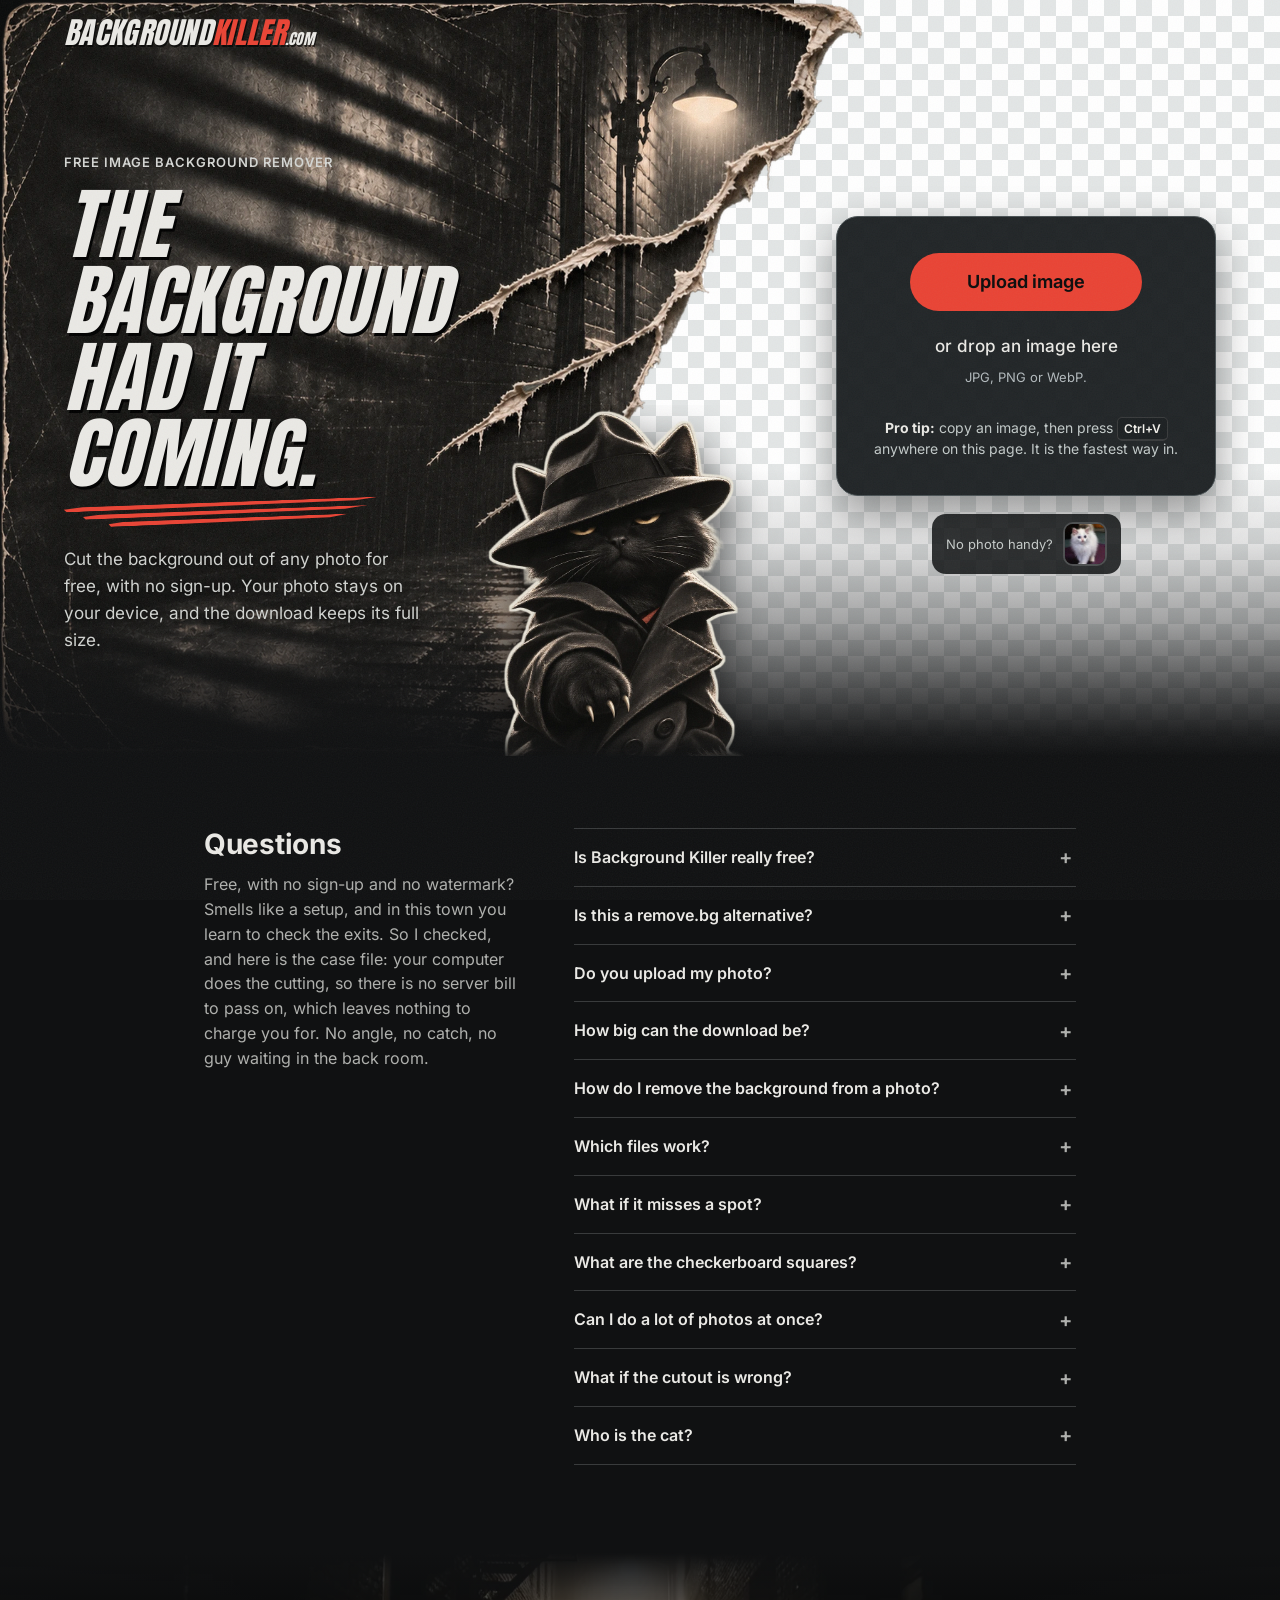
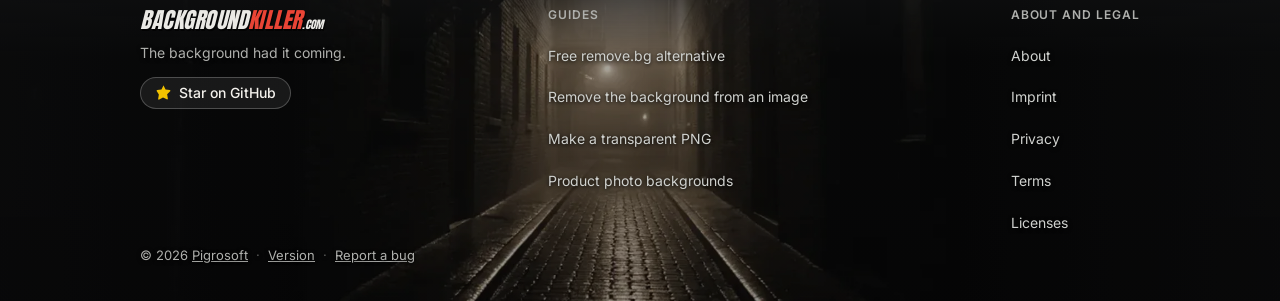
==== public/index.html @ 6dd82548 "1.0.15: clearer edit mode, save lockup under the photo, folded output panel, new headings Once a cut" ====
<!doctype html>
<html lang="en">
<head>
<meta charset="utf-8">
<meta name="viewport" content="width=device-width, initial-scale=1, viewport-fit=cover">
<title>Free Background Remover, Full Size | Background Killer</title>
<meta name="description" content="Free background remover and remove.bg alternative. Cut out any photo and download a full-size transparent PNG, with no sign-up. It runs in your browser, so your photo stays on your device.">
<meta name="theme-color" content="#101112">
<link rel="canonical" href="https://backgroundkiller.com/">
<meta property="og:site_name" content="Background Killer">
<link rel="icon" type="image/png" href="/favicon.png">
<link rel="apple-touch-icon" href="/apple-touch-icon.png">
<meta property="og:type" content="website">
<meta property="og:title" content="The background had it coming.">
<meta property="og:description" content="Free background remover. Full-size downloads, and your photo stays on your device.">
<meta property="og:url" content="https://backgroundkiller.com/">
<meta property="og:image" content="https://backgroundkiller.com/og.jpg">
<meta property="og:image:alt" content="A black cat in a trenchcoat and fedora in a rainy alley, next to the words The background had it coming.">
<meta name="twitter:card" content="summary_large_image">
<link rel="preload" href="fonts/anton-latin-400-normal.woff2" as="font" type="font/woff2" crossorigin>
<link rel="preload" href="assets/noir-open.webp" as="image" type="image/webp">
<link rel="stylesheet" href="styles.css">
<!-- jsonld:start -->
<script type="application/ld+json">{"@context": "https://schema.org", "@type": "WebApplication", "name": "Background Killer", "url": "https://backgroundkiller.com/", "description": "Free background remover that runs in your browser. Cut out the subject of a photo and download a full-size transparent PNG with no account and no upload.", "applicationCategory": "MultimediaApplication", "operatingSystem": "Any (modern web browser)", "browserRequirements": "Requires JavaScript and WebAssembly", "offers": {"@type": "Offer", "price": "0", "priceCurrency": "EUR"}, "creator": {"@type": "Organization", "name": "Pigrosoft", "url": "https://pigrosoft.com/"}}</script>
<script type="application/ld+json">{"@context": "https://schema.org", "@type": "FAQPage", "mainEntity": [{"@type": "Question", "name": "Is Background Killer really free?", "acceptedAnswer": {"@type": "Answer", "text": "Yes. There are no credits, accounts or watermarks, and you can cut out as many photos as you like."}}, {"@type": "Question", "name": "Is this a remove.bg alternative?", "acceptedAnswer": {"@type": "Answer", "text": "Yes. remove.bg has announced that its standalone website will close on 1 December 2026. Background Killer does the same basic job, and the free download is full size. Here is how they compare."}}, {"@type": "Question", "name": "Do you upload my photo?", "acceptedAnswer": {"@type": "Answer", "text": "No. The cutout model runs in your browser, on your own computer, and the page never sends your photo anywhere. The model is about 46 MB, so it downloads the first time you visit and is saved for next time. You can check this yourself: here is how."}}, {"@type": "Question", "name": "How big can the download be?", "acceptedAnswer": {"@type": "Answer", "text": "It matches your original photo, pixel for pixel. Nothing is scaled down. Very large photos use a lot of memory, so on an older phone a huge image may fail. If that happens, try a smaller version."}}, {"@type": "Question", "name": "How do I remove the background from a photo?", "acceptedAnswer": {"@type": "Answer", "text": "Click Upload image, or drop a photo on the page, and wait a moment for the cutout. Then press Download full size. For a white, black or colored background, open Clean getaway and pick one first. The full steps are here."}}, {"@type": "Question", "name": "Which files work?", "acceptedAnswer": {"@type": "Answer", "text": "JPG, PNG and WebP. HEIC photos work in browsers that can open them, such as Safari. Downloads are PNG or WebP, and both keep transparency."}}, {"@type": "Question", "name": "What if it misses a spot?", "acceptedAnswer": {"@type": "Answer", "text": "Open Sharpen the claws, choose Erase to brush away leftovers, or Restore to bring back anything it cut by mistake. Undo is right there."}}, {"@type": "Question", "name": "What are the checkerboard squares?", "acceptedAnswer": {"@type": "Answer", "text": "They show transparent areas in the preview. They are not part of the file you download."}}, {"@type": "Question", "name": "Can I do a lot of photos at once?", "acceptedAnswer": {"@type": "Answer", "text": "Yes. Drop in 20 or more at once, or add more while others are still cutting. The newest opens right away, the rest keep going in the background, and the little previews at the bottom jump between them. When they are done, Download all gives you one zip of full-size cutouts. This is handy for product photos."}}, {"@type": "Question", "name": "What if the cutout is wrong?", "acceptedAnswer": {"@type": "Answer", "text": "Open Smells fishy? and try another way. There are four: keep proportions, zoom in on the subject, double check, and boost contrast. Each runs the model differently, and you can switch back to the first try at any time. Then tidy anything left with Erase and Restore."}}, {"@type": "Question", "name": "Who is the cat?", "acceptedAnswer": {"@type": "Answer", "text": "That is Claw. He handles the backgrounds."}}]}</script>
<!-- jsonld:end -->
</head>
<body>
<div class="top">
<div class="noir-backdrop" aria-hidden="true"><img class="noir-scene" src="assets/noir-open.webp" alt="" width="1672" height="941" fetchpriority="high"></div>

<header class="site-header">
  <a class="logo" href="/" aria-label="Background Killer home">
    <span class="wordmark">Background<b>Killer</b><small>.com</small></span>
  </a>
</header>

  <section class="hero" aria-labelledby="headline">
    <img class="hero-cat" src="assets/claw-cut.webp" width="900" height="1073" alt="Claw, a black cat in a trenchcoat and fedora, stepping out of the photo with a die-cut sticker edge and raising a paw.">
    <div class="hero-copy">
      <p class="eyebrow">Free image background remover</p>
      <h1 id="headline"><span>The<br class="wide"> background</span><span>had it<br class="wide"> coming.</span></h1>
      <span class="scratches" aria-hidden="true"><i></i><i></i><i></i></span>
      <p class="lede">Cut the background out of any photo for free, with no sign-up. Your photo stays on your device, and the download keeps its full size.</p>
    </div>
    <div class="upload-column">
      <div class="upload-card" id="dropCard">
        <button class="btn btn-primary btn-lg" id="pickBtn" type="button">Upload image</button>
        <p class="drop">or drop an image here</p>
        <small>JPG, PNG or WebP.</small>
        <p class="protip"><b>Pro tip:</b> copy an image, then press <kbd class="pastekey">Ctrl+V</kbd> anywhere on this page. It is the fastest way in.</p>
      </div>
      <div class="sample-row samples" role="group" aria-label="Sample photos">
        <span>No photo handy?</span>
        <button class="sample" type="button" data-src="sample/ragdoll-kitten.jpg" data-name="ragdoll-kitten.jpg" aria-label="Try the photo of a ragdoll kitten"><img src="sample/thumb-ragdoll-kitten.jpg" alt="" width="44" height="44"></button>
</div>
    </div>
  </section>
</div>

<main>
  <section class="batch" id="batch" aria-label="Batch" hidden>
    <div class="batch-head">
      <div>
        <h2 id="batchTitle">Cutting out your photos</h2>
        <p id="batchSub">Warming up.</p>
      </div>
      <div class="batch-actions">
        <button class="btn btn-ghost" id="batchNotify" type="button" aria-pressed="false">Notify me when done</button>
        <button class="btn btn-ghost" id="batchAdd" type="button">Add more photos</button>
        <button class="btn btn-ghost" id="batchFolder" type="button">Save to a folder</button>
      </div>
    </div>
    <div class="bmeter" role="progressbar" aria-valuemin="0" aria-valuemax="100" id="bmeter"><i id="batchFill"></i></div>
    <p class="batch-line" id="batchLine" aria-live="off"></p>
    <div class="bgrid" id="batchGrid"></div>
    <div class="batch-zip"><button class="btn btn-primary" id="batchZip" type="button" disabled>Download all as .zip</button></div>
  </section>
  <section class="workspace" aria-label="Editor">
    <div class="app">
      <div class="mat" id="mat">
        <div class="mat-bar">
          <button class="backbtn" id="backBatch" type="button" hidden>&larr; All photos</button>
          <span class="mode" id="modeChip"><svg viewBox="0 0 24 24" width="14" height="14" aria-hidden="true"><path fill="currentColor" d="M3 17.25V21h3.75L17.8 9.94l-3.75-3.75L3 17.25zM20.7 7.04a1 1 0 0 0 0-1.41l-2.34-2.34a1 1 0 0 0-1.41 0l-1.83 1.83 3.75 3.75 1.83-1.83z"/></svg><span id="modeText">Cutting</span></span>
          <span class="file" id="fileName"></span>
          <span class="engine" id="engineChip" hidden><span class="bar"><b id="engineBar"></b></span><span id="engineText">Loading engine</span></span>
          <span class="dims" id="dims"></span>
        </div>
        <p class="editnote" id="editNote" hidden></p>
        <div class="stage" id="stage">
          <div id="exampleView" hidden></div>
          <div class="piece onmat" id="piece" hidden>
            <div class="ruler" id="ruler" aria-hidden="true"></div>
            <canvas id="view" aria-label="Cutout preview"></canvas>
            <canvas id="orig" class="orig" aria-hidden="true"></canvas>
            <div class="divider" id="divider" aria-hidden="true" hidden></div>
            <div class="brush-ring" id="ring" aria-hidden="true" hidden></div>
          </div>
          <div class="compare" id="compare" hidden>
            <span>Cutout</span>
            <input type="range" id="reveal" min="0" max="100" value="0" aria-label="Drag to compare with the original photo">
            <span>Original</span>
          </div>
          <div class="busy" id="busy" hidden role="status">
            <div class="busy-card">
              <span id="busyText">Getting ready…</span>
              <div class="meter" id="meter"><i id="meterFill"></i></div>
              <span class="hint" id="busySub"></span>
            </div>
          </div>
        </div>
        <div class="lockup" id="lockup" role="group" aria-label="Save this cutout or add another photo">
          <button class="btn btn-primary btn-lg btn-stack lock-main" id="saveOne" type="button" disabled>Download full size</button>
          <button class="btn btn-ghost btn-lg lock-copy" id="copyOne" type="button" disabled>Copy image</button>
          <button class="btn btn-ghost lock-add" id="pickBtn2" type="button"><span aria-hidden="true">+</span> Add image</button>
          <p class="lock-note" id="outSize">Same pixels as your original. Nothing is scaled down.</p>
        </div>
        <input type="file" id="fileInput" accept="image/*" multiple class="sr">
      </div>

      <aside class="rail">
        <div class="panel" id="methodPanel">
          <div class="panel-head"><h2>Smells fishy?</h2><p class="panel-sub">Not happy with the cut? Try another way.</p></div>
          <div class="methods" role="group" aria-label="Cutout method">
            <button class="method" type="button" data-method="standard" aria-pressed="true" disabled><b>Standard</b><span>The first try</span></button>
            <button class="method" type="button" data-method="keep" aria-pressed="false" disabled><b>Keep proportions</b><span>For very wide or tall photos</span></button>
            <button class="method" type="button" data-method="zoom" aria-pressed="false" disabled><b>Zoom in on the subject</b><span>For small subjects and fine detail</span></button>
            <button class="method" type="button" data-method="flip" aria-pressed="false" disabled><b>Double check</b><span>Runs twice for steadier edges</span></button>
            <button class="method" type="button" data-method="contrast" aria-pressed="false" disabled><b>Boost contrast</b><span>For dark, flat or washed-out photos</span></button>
          </div>
        </div>
        <div class="panel" id="fixPanel">
          <div class="panel-head"><h2>Sharpen the claws</h2><p class="panel-sub">Brush away leftovers, or bring back what it cut by mistake.</p></div>
          <div class="field">
            <div class="seg" style="--n:3" role="radiogroup" aria-label="Brush">
              <input type="radio" name="tool" id="toolOff" value="none" checked disabled><label for="toolOff">Off</label>
              <input type="radio" name="tool" id="toolErase" value="erase" disabled><label for="toolErase">Erase</label>
              <input type="radio" name="tool" id="toolRestore" value="restore" disabled><label for="toolRestore">Restore</label>
            </div>
          </div>
          <div class="field">
            <span class="label">Brush size <output id="brushOut">40 px</output></span>
            <input type="range" id="brush" min="6" max="160" value="40" aria-label="Brush size" disabled>
          </div>
          <div class="row3">
            <button class="btn btn-ghost" id="undoBtn" type="button" disabled>Undo</button>
            <button class="btn btn-ghost" id="redoBtn" type="button" disabled>Redo</button>
            <button class="btn btn-ghost" id="resetBtn" type="button" disabled>Reset</button>
          </div>
          <p class="fix-hint" id="fixHint">Available once a cutout is ready.</p>
        </div>
        <details class="panel fold" id="outPanel">
          <summary><h2>Clean getaway</h2><p class="panel-sub">Background, edges, trim and format.</p></summary>
          <div class="fold-body">
          <div class="field">
            <span class="label">Preview on</span>
            <div class="seg" style="--n:2" role="radiogroup" aria-label="Preview backdrop">
              <input type="radio" name="backdrop" id="bdMat" value="mat"><label for="bdMat">Dark</label>
              <input type="radio" name="backdrop" id="bdChecker" value="checker" checked><label for="bdChecker">Checkerboard</label>
            </div>
          </div>
          <div class="field">
            <span class="label">Background</span>
            <div class="swatches" role="group" aria-label="Background fill">
              <button class="sw sw-none" type="button" data-bg="none" aria-pressed="true" title="Transparent"><span class="sr">Transparent</span></button>
              <button class="sw" type="button" data-bg="#ffffff" style="background:#ffffff" aria-pressed="false" title="White"><span class="sr">White</span></button>
              <button class="sw" type="button" data-bg="#000000" style="background:#000000" aria-pressed="false" title="Black"><span class="sr">Black</span></button>
              <button class="sw" type="button" data-bg="#e94435" style="background:#e94435" aria-pressed="false" title="Red"><span class="sr">Red</span></button>
              <label class="sw sw-color" title="Pick a color" id="customSw" aria-pressed="false"><span class="sr">Custom color</span><input type="color" id="bgColor" value="#e85d75"></label>
            </div>
          </div>
          <div class="field">
            <label class="check"><input type="checkbox" id="refine" checked> Refine and clean edges</label>
            <span class="label">Edges <output id="edgeOut">Natural</output></span>
            <input type="range" id="edge" min="0" max="100" value="45" aria-label="Edge softness">
          </div>
          <div class="field">
            <label class="check"><input type="checkbox" id="trim" checked> Trim to the subject</label>
            <span class="label">Margin <output id="padOut">2%</output></span>
            <input type="range" id="pad" min="0" max="20" value="2" aria-label="Margin around the subject">
          </div>
          <div class="field">
            <span class="label">Format</span>
            <div class="seg" style="--n:2" role="radiogroup" aria-label="File format">
              <input type="radio" name="fmt" id="fmtPng" value="png" checked><label for="fmtPng">PNG</label>
              <input type="radio" name="fmt" id="fmtWebp" value="webp"><label for="fmtWebp">WebP</label>
            </div>
          </div>
          </div>
        </details>
      </aside>
    </div>

    <div class="tray-wrap">
      <div class="tray-head"><h2>The usual suspects</h2><span id="trayCount">0 images</span><button class="btn btn-primary btn-sm" id="saveAll" type="button" disabled>Download all as .zip</button></div>
      <div class="tray" id="tray"></div>
    </div>
  </section>

  <section class="info" id="faq" aria-labelledby="faq-title">
    <div class="info-inner">
      <div>
        <h2 id="faq-title">Questions</h2>
        <p>Free, with no sign-up and no watermark? Smells like a setup, and in this town you learn to check the exits. So I checked, and here is the case file: your computer does the cutting, so there is no server bill to pass on, which leaves nothing to charge you for. No angle, no catch, no guy waiting in the back room.</p>
      </div>
      <div class="faq-list">
        <!-- faq:start -->
<details><summary>Is Background Killer really free?</summary><p>Yes. There are no credits, accounts or watermarks, and you can cut out as many photos as you like.</p></details>
<details><summary>Is this a remove.bg alternative?</summary><p>Yes. remove.bg has announced that its standalone website will close on 1 December 2026. Background Killer does the same basic job, and the free download is full size. <a href="/remove-bg-alternative">Here is how they compare</a>.</p></details>
<details><summary>Do you upload my photo?</summary><p>No. The cutout model runs in your browser, on your own computer, and the page never sends your photo anywhere. The model is about 46 MB, so it downloads the first time you visit and is saved for next time. You can check this yourself: <a href="/privacy#check">here is how</a>.</p></details>
<details><summary>How big can the download be?</summary><p>It matches your original photo, pixel for pixel. Nothing is scaled down. Very large photos use a lot of memory, so on an older phone a huge image may fail. If that happens, try a smaller version.</p></details>
<details><summary>How do I remove the background from a photo?</summary><p>Click Upload image, or drop a photo on the page, and wait a moment for the cutout. Then press Download full size. For a white, black or colored background, open Clean getaway and pick one first. <a href="/remove-background-from-image">The full steps are here</a>.</p></details>
<details><summary>Which files work?</summary><p>JPG, PNG and WebP. HEIC photos work in browsers that can open them, such as Safari. Downloads are PNG or WebP, and both keep transparency.</p></details>
<details><summary>What if it misses a spot?</summary><p>Open Sharpen the claws, choose Erase to brush away leftovers, or Restore to bring back anything it cut by mistake. Undo is right there.</p></details>
<details><summary>What are the checkerboard squares?</summary><p>They show transparent areas in the preview. They are not part of the file you download.</p></details>
<details><summary>Can I do a lot of photos at once?</summary><p>Yes. Drop in 20 or more at once, or add more while others are still cutting. The newest opens right away, the rest keep going in the background, and the little previews at the bottom jump between them. When they are done, Download all gives you one zip of full-size cutouts. This is handy for <a href="/product-photo-background-remover">product photos</a>.</p></details>
<details><summary>What if the cutout is wrong?</summary><p>Open Smells fishy? and try another way. There are four: keep proportions, zoom in on the subject, double check, and boost contrast. Each runs the model differently, and you can switch back to the first try at any time. Then tidy anything left with Erase and Restore.</p></details>
<details><summary>Who is the cat?</summary><p>That is Claw. He handles the backgrounds.</p></details>
        <!-- faq:end -->
      </div>
    </div>
  </section>
</main>

<footer class="site-footer">
  <div class="footer-brand">
    <a class="wordmark" href="/" aria-label="Background Killer home">Background<b>Killer</b><small>.com</small></a>
    <p class="tagline">The background had it coming.</p>
    <a class="star-btn" href="https://github.com/PigroSoft/BackgroundKiller.com" target="_blank" rel="noopener"><svg viewBox="0 0 16 16" width="16" height="16" aria-hidden="true"><path fill="currentColor" d="M8 .25a.75.75 0 0 1 .67.42l1.88 3.8 4.2.61a.75.75 0 0 1 .42 1.28l-3.04 2.96.72 4.18a.75.75 0 0 1-1.09.79L8 12.55l-3.76 1.98a.75.75 0 0 1-1.09-.79l.72-4.18L1.83 6.36a.75.75 0 0 1 .42-1.28l4.2-.61 1.88-3.8A.75.75 0 0 1 8 .25Z"/></svg><span>Star on GitHub</span></a>
  </div>
  <nav class="footer-col" aria-label="Guides"><h2>Guides</h2><a href="/remove-bg-alternative">Free remove.bg alternative</a><a href="/remove-background-from-image">Remove the background from an image</a><a href="/make-png-transparent">Make a transparent PNG</a><a href="/product-photo-background-remover">Product photo backgrounds</a></nav>
  <nav class="footer-col" aria-label="About and legal"><h2>About and legal</h2><a href="/about">About</a><a href="/imprint">Imprint</a><a href="/privacy">Privacy</a><a href="/terms">Terms</a><a href="/licenses">Licenses</a></nav>
  <p class="copy">&copy; 2026 <a href="https://pigrosoft.com/">Pigrosoft</a> <span class="sep">&middot;</span> <a id="bkVersion" href="/CHANGELOG.txt">Version</a> <span class="sep">&middot;</span> <a href="https://pigrosoft.com/bug-report?site=BackgroundKiller" referrerpolicy="unsafe-url" target="_blank" rel="noopener">Report a bug</a></p>
  <script src="/version.js"></script>
  <script src="https://stats.pigrosoft.com/c.js" defer></script>
</footer>

<div class="actionbar" id="actionbar" hidden>
  <button class="btn btn-primary btn-stack" id="saveOneM" type="button" disabled>Download</button>
  <button class="btn btn-ghost" id="copyOneM" type="button" disabled>Copy image</button>
</div>
<div class="toast" id="toast" role="status" aria-live="polite" hidden></div>
<noscript><p style="padding:16px;text-align:center">Background Killer needs JavaScript to cut out images in your browser.</p></noscript>

<script>if(/Mac|iPhone|iPad/.test(navigator.platform||navigator.userAgent)){document.querySelectorAll(".pastekey").forEach(function(k){k.textContent="\u2318V"})}</script>
<script src="jszip.min.js"></script>
<script src="matte.js"></script>
<script src="app.js"></script>
</body>
</html>
---- public/styles.css ----
/* Background Killer. Noir hero on top, a plain dark workspace once an image is added. */
@font-face { font-family: "Anton"; src: url("fonts/anton-latin-400-normal.woff2") format("woff2"); font-weight: 400; font-style: normal; font-display: swap; }
@font-face { font-family: "Inter"; src: url("fonts/inter-latin-wght-normal.woff2") format("woff2"); font-weight: 100 900; font-style: normal; font-display: swap; }

:root {
  --ink: #101112;
  --surface: #191b1c;
  --panel: #1c2022;
  --line: #393b3c;
  --line-strong: #62686a;
  --text: #eae9e5;
  --muted: #afb0ad;
  --red: #e94435;
  --red-hover: #fa685a;
  --focus: #ef685b;
  --ok: #4cc27f;
  --err: #f07563;
  --checker-a: #2b3234;
  --checker-b: #3b4345;
  --display: "Anton", Impact, "Arial Narrow", sans-serif;
  --body: "Inter", system-ui, -apple-system, "Segoe UI", Arial, sans-serif;
  color-scheme: dark;
}

* { box-sizing: border-box; }
html { scroll-behavior: smooth; }
body {
  margin: 0; background: var(--ink); color: var(--text);
  font: 16px/1.55 var(--body);
  -webkit-font-smoothing: antialiased;
}
button, input, select { font: inherit; color: inherit; }
button { cursor: pointer; }
a { color: inherit; }
:focus-visible { outline: 2px solid var(--focus); outline-offset: 2px; }
.sr { position: absolute; width: 1px; height: 1px; overflow: hidden; clip: rect(0 0 0 0); white-space: nowrap; }
[hidden] { display: none !important; }

/* Faint film grain over everything. */
body::after {
  content: ""; position: fixed; inset: 0; z-index: 50; pointer-events: none; opacity: .045;
  background-image: url("data:image/svg+xml,%3Csvg xmlns='http://www.w3.org/2000/svg' width='180' height='180'%3E%3Cfilter id='n'%3E%3CfeTurbulence type='fractalNoise' baseFrequency='.8' numOctaves='3' stitchTiles='stitch'/%3E%3C/filter%3E%3Cpath fill='%23fff' filter='url(%23n)' d='M0 0h180v180H0z'/%3E%3C/svg%3E");
}

/* One photograph behind the header and hero. Its torn right side is real alpha, so the checkerboard shows through. */
.noir-backdrop {
  position: absolute; inset: 0; z-index: 0; overflow: hidden; pointer-events: none;
  background-color: #ffffff;
  /* Black behind the left part of the photo, so its ragged edges at the top and left never show the checkerboard. */
  background-image: linear-gradient(to right, #0b0c0c 0 62%, transparent 62%), linear-gradient(to right, #0b0c0c 0 46%, transparent 46%), conic-gradient(#e3e6e6 25%, transparent 0 50%, #e3e6e6 0 75%, transparent 0);
  background-size: 100% 36px, 100% 100%, 32px 32px;
  background-repeat: no-repeat, no-repeat, repeat;
}
.noir-scene { position: absolute; inset: 0; width: 100%; height: 100%; object-fit: fill; display: block; }
.noir-backdrop::after { content: ""; position: absolute; inset: 0; background: linear-gradient(to bottom, transparent 62%, rgba(16,17,18,.12) 72%, rgba(16,17,18,.38) 82%, rgba(16,17,18,.72) 91%, rgba(16,17,18,.94) 97%, #101112 100%); }

/* Header */
.top { position: relative; }
.site-header, .hero, main, .site-footer { position: relative; z-index: 1; }
.site-header { display: flex; align-items: center; justify-content: space-between; gap: 16px; padding: 18px max(5%, calc((100vw - 1200px) / 2)); }
.logo { display: inline-flex; align-items: center; gap: 12px; text-decoration: none; }
.wordmark { font: 400 30px/1 var(--display); font-style: italic; text-transform: uppercase; letter-spacing: .01em; text-shadow: 1px 2px 0 #000a; white-space: nowrap; }
.wordmark b { font-weight: 400; color: var(--red); }
.wordmark small { font-size: .5em; letter-spacing: .02em; }
.site-header nav a { font-size: 14px; text-decoration: none; padding: 10px 4px; }
.site-header nav a:hover { color: #fff; text-decoration: underline; text-underline-offset: 4px; }

/* Hero */
.hero {
  display: grid; grid-template-columns: minmax(0, 1fr) clamp(280px, 25vw, 360px) minmax(0, 380px); column-gap: clamp(28px, 3.6vw, 56px); align-items: stretch; position: relative;
  min-height: 690px; padding: 24px max(5%, calc((100vw - 1280px) / 2)) 0;
}
.hero-copy { grid-column: 1; grid-row: 1; position: relative; z-index: 2; display: flex; align-self: center; flex-direction: column; align-items: flex-start; min-width: 0; padding-bottom: 40px; }
.eyebrow { margin: 0 0 14px; font-size: 13px; font-weight: 600; letter-spacing: .08em; text-transform: uppercase; color: #d4d6d3; }
.hero h1 {
  margin: 0; font: 400 clamp(40px, 6.1vw, 92px)/.98 var(--display); font-style: italic; text-transform: uppercase;
  letter-spacing: .01em; text-shadow: 2px 3px 0 #000;
}
.hero h1 span { display: block; white-space: nowrap; }
.scratches { display: block; position: relative; width: 88%; height: 24px; margin: 10px 0 0; transform: rotate(-2deg); }
.scratches i { position: absolute; display: block; height: 5px; background: var(--red); clip-path: polygon(0 45%, 6% 10%, 100% 0, 92% 60%, 1% 100%); }
.scratches i:nth-child(1) { top: 0; left: 0; right: 0; }
.scratches i:nth-child(2) { top: 8px; left: 6%; right: 4%; }
.scratches i:nth-child(3) { top: 16px; left: 14%; right: 10%; }
.lede { margin: 20px 0 0; max-width: 400px; font-size: 17px; line-height: 1.6; color: #d0d2cf; text-shadow: 0 1px 6px #000a; }
.hero-cat {
  position: relative; z-index: 1; grid-column: 2; grid-row: 1; align-self: end; justify-self: center;
  width: 100%; height: auto; display: block; pointer-events: none;
  filter: drop-shadow(0 18px 22px #000a);
  -webkit-mask-image: linear-gradient(to bottom, #000 78%, transparent 99%); mask-image: linear-gradient(to bottom, #000 78%, transparent 99%);
}

.upload-column { grid-column: 3; grid-row: 1; position: relative; z-index: 2; align-self: center; width: 100%; max-width: 380px; justify-self: end; margin-bottom: 56px; }
.upload-card {
  display: flex; flex-direction: column; align-items: center; justify-content: center; text-align: center; gap: 8px;
  min-height: 280px; padding: 32px 24px; border-radius: 22px; background: #191e20f5; border: 1px solid #4b5356; box-shadow: 0 16px 42px #0006;
}
body.dragging .upload-card { background: #293338; border-color: #f17b6f; outline: 3px dashed #f17b6f; outline-offset: 6px; }
.upload-card .drop { margin: 14px 0 0; font-size: 17px; font-weight: 500; }
.upload-card small { color: #b3babd; font-size: 13px; }
.sample-row { width: fit-content; margin-left: auto; margin-right: auto; padding: 8px 14px; border-radius: 14px; background: #101213d9; display: flex; align-items: center; justify-content: center; flex-wrap: wrap; gap: 10px; margin-top: 18px; font-size: 13px; color: #c6cbc9; }
.sample { width: 44px; height: 44px; padding: 0; border-radius: 10px; border: 2px solid #ffffff3a; background: var(--surface); overflow: hidden; }
.sample:hover { border-color: var(--red); }
.sample img { display: block; width: 100%; height: 100%; object-fit: cover; }

/* Buttons are pills. */
.btn { display: inline-flex; align-items: center; justify-content: center; gap: 8px; min-height: 44px; padding: 10px 22px; border: 1px solid transparent; border-radius: 999px; font-weight: 650; font-size: 15px; transition: background .15s, transform .08s; }
.btn:active { transform: translateY(1px); }
.btn:disabled { opacity: .45; cursor: not-allowed; }
.btn-primary { background: var(--red); color: #0d0d0d; }
.btn-primary:hover:not(:disabled) { background: var(--red-hover); }
.btn-ghost { background: transparent; border-color: var(--line-strong); color: var(--text); }
.btn-ghost:hover:not(:disabled) { background: #2a2e30; }
.btn-lg { min-height: 56px; padding: 14px 32px; font-size: 18px; min-width: 232px; }
.btn-block { width: 100%; }
.btn-stack { flex-direction: column; gap: 0; }
.btn small { display: block; font-size: 12px; font-weight: 500; opacity: .75; }

/* Below the hero */
.info { background: var(--ink); }
.info-inner { max-width: 1000px; margin: 0 auto; padding: 72px 5% 24px; display: grid; grid-template-columns: 1fr 1.6fr; gap: 56px; }
.info h2 { margin: 0 0 12px; font-size: 28px; line-height: 1.15; font-weight: 700; letter-spacing: -.01em; }
.info p { margin: 0 0 12px; color: var(--muted); }
.faq-list { border-top: 1px solid var(--line); }
.faq-list details { border-bottom: 1px solid var(--line); }
.faq-list summary { list-style: none; cursor: pointer; padding: 16px 32px 16px 0; font-weight: 600; position: relative; }
.faq-list summary::-webkit-details-marker { display: none; }
.faq-list summary::after { content: "+"; position: absolute; right: 4px; top: 50%; transform: translateY(-50%); font-size: 20px; color: var(--muted); }
.faq-list details[open] summary::after { content: "\2212"; }
.faq-list details p { margin: 0 0 16px; max-width: 60ch; }

.site-footer { border-top: 1px solid var(--line); margin-top: 48px; padding: 28px max(5%, calc((100vw - 1000px) / 2)); display: flex; flex-wrap: wrap; align-items: baseline; justify-content: space-between; gap: 12px 32px; background: var(--ink); }
.site-footer .wordmark { font-size: 22px; text-decoration: none; }
.site-footer p { margin: 0; color: var(--muted); font-size: 14px; }
.site-footer nav { display: flex; gap: 20px; font-size: 14px; }
.credits { flex-basis: 100%; font-size: 12px; color: #8d8f8c; }

/* Workspace: shown once an image is added. */
.workspace { display: none; max-width: 1180px; margin: 0 auto; padding: 8px 5% 40px; }
body.working .workspace { display: grid; gap: 20px; }
body.working .noir-backdrop, body.working .hero, body.working .info { display: none; }
body.working .top { background: var(--ink); }
body.working .site-header { border-bottom: 1px solid var(--line); }
.ad { display: none; place-items: center; border: 1px dashed var(--line); border-radius: 12px; color: var(--muted); font-size: 12px; text-align: center; background: var(--surface); }
body.ads-on .ad { display: grid; }
.ad-leader { min-height: 90px; }
.ad-rect { min-height: 250px; }

.app { display: grid; grid-template-columns: minmax(0, 1fr) 300px; gap: 20px; align-items: start; }
@media (max-width: 880px) { .app { grid-template-columns: minmax(0, 1fr); } }

.mat { position: relative; min-width: 0; border-radius: 16px; overflow: hidden; background: var(--panel); border: 1px solid var(--line); min-height: 460px; display: grid; grid-template-rows: auto 1fr auto; }
.mat-bar { display: flex; justify-content: space-between; align-items: center; gap: 12px; flex-wrap: wrap; padding: 10px 16px; font-size: 13px; background: var(--surface); border-bottom: 1px solid var(--line); }
.mat-bar .file { flex: 1 1 140px; min-width: 0; overflow: hidden; text-overflow: ellipsis; white-space: nowrap; }
.mat-bar .dims { color: var(--muted); white-space: nowrap; font-variant-numeric: tabular-nums; }
.stage { position: relative; display: grid; place-items: center; align-content: center; padding: 28px 20px 24px; min-height: 360px; }
.stage.drag { outline: 3px dashed var(--red); outline-offset: -12px; }
#exampleView, .ruler { display: none !important; }
.piece { position: relative; max-width: 100%; }
.piece canvas { display: block; max-width: 100%; max-height: 62vh; width: auto; height: auto; border-radius: 2px; }
.piece.checker canvas { background-color: var(--checker-a); background-image: conic-gradient(var(--checker-b) 25%, transparent 0 50%, var(--checker-b) 0 75%, transparent 0); background-size: 18px 18px; }
.piece.onmat canvas { filter: drop-shadow(0 10px 14px rgba(0, 0, 0, .5)); }
.piece canvas.orig { position: absolute; inset: 0; width: 100%; height: 100%; max-height: none; pointer-events: none; clip-path: inset(0 calc(100% - var(--rv, 0%)) 0 0); filter: none; }
.piece.onmat canvas.orig { filter: none; }
.divider { position: absolute; top: 0; bottom: 0; left: var(--rv, 0%); width: 2px; margin-left: -1px; background: var(--red); pointer-events: none; }
.brush-ring { position: absolute; border-radius: 50%; border: 2px solid #fff; box-shadow: 0 0 0 1px rgba(0, 0, 0, .6), inset 0 0 0 1px rgba(0, 0, 0, .45); transform: translate(-50%, -50%); pointer-events: none; z-index: 3; }
.piece.painting canvas#view { cursor: none; touch-action: none; }
.compare { display: flex; align-items: center; gap: 10px; width: min(440px, 100%); margin-top: 16px; font-size: 12px; color: var(--muted); }
.compare input[type="range"] { flex: 1; min-width: 0; }

.busy { position: absolute; inset: 0; display: grid; place-items: center; background: rgba(16, 17, 18, .7); backdrop-filter: blur(2px); }
.busy-card { display: grid; gap: 10px; width: min(320px, 85%); text-align: center; font-size: 14px; }
.meter { height: 6px; border-radius: 999px; background: #ffffff26; overflow: hidden; }
.meter i { display: block; height: 100%; width: 0; background: var(--red); transition: width .2s; }
.meter.indeterminate i { width: 35%; animation: slide 1.2s ease-in-out infinite; }
@keyframes slide { from { transform: translateX(-100%); } to { transform: translateX(290%); } }
.hint { font-size: 13px; color: var(--muted); text-align: center; }

.engine { display: inline-flex; align-items: center; gap: 8px; color: var(--muted); white-space: nowrap; font-size: 12px; }
.engine .bar { width: 72px; height: 4px; border-radius: 999px; background: #ffffff26; overflow: hidden; }
.engine .bar b { display: block; height: 100%; width: 0; background: var(--red); transition: width .2s; }
.engine.indet .bar b { width: 35%; animation: slide 1.2s ease-in-out infinite; }

.mat-foot { display: flex; flex-wrap: wrap; gap: 12px; align-items: center; justify-content: center; padding: 0 16px 18px; }
.mat-foot .samples { display: flex; flex-wrap: wrap; align-items: center; justify-content: center; gap: 8px; }

/* Tool rail */
.rail { display: grid; gap: 16px; }
.panel { background: var(--panel); border: 1px solid var(--line); border-radius: 16px; padding: 18px; display: grid; gap: 16px; }
.panel h2 { margin: 0; font-size: 17px; line-height: 1.2; font-weight: 700; }
.field { display: grid; gap: 8px; }
.label { font-size: 13px; font-weight: 500; color: var(--muted); display: flex; justify-content: space-between; gap: 8px; }
.label output { color: var(--text); font-variant-numeric: tabular-nums; }
.seg { display: grid; grid-template-columns: repeat(var(--n, 2), 1fr); border: 1px solid var(--line-strong); border-radius: 999px; overflow: hidden; }
.seg input { position: absolute; opacity: 0; pointer-events: none; }
.seg label { text-align: center; padding: 8px 6px; cursor: pointer; font-size: 14px; font-weight: 500; }
.seg input:checked + label { background: var(--text); color: var(--ink); }
.seg input:focus-visible + label { outline: 2px solid var(--focus); outline-offset: -2px; border-radius: 999px; }
.seg input:disabled + label { opacity: .45; cursor: not-allowed; }
.swatches { display: flex; gap: 10px; flex-wrap: wrap; align-items: center; }
.sw { width: 32px; height: 32px; border-radius: 50%; border: 1px solid var(--line-strong); padding: 0; position: relative; }
.sw[aria-pressed="true"]::after { content: ""; position: absolute; inset: -5px; border: 2px solid var(--text); border-radius: 50%; }
.sw-none { background-color: var(--checker-a); background-image: conic-gradient(var(--checker-b) 25%, transparent 0 50%, var(--checker-b) 0 75%, transparent 0); background-size: 10px 10px; }
.sw-color { overflow: hidden; background: conic-gradient(#e94435, #f2c200, #4cc27f, #3b82f6, #a855f7, #e94435); }
.sw-color input { position: absolute; inset: -8px; width: 48px; height: 48px; border: 0; padding: 0; opacity: 0; cursor: pointer; }
.sw-color[aria-pressed="true"] { overflow: visible; }
.check { display: flex; align-items: center; gap: 10px; font-weight: 500; cursor: pointer; }
.check input { width: 18px; height: 18px; accent-color: var(--red); }
input[type="range"] { width: 100%; accent-color: var(--red); }
input[type="range"]:disabled { opacity: .45; }
.row3 { display: grid; grid-template-columns: repeat(3, 1fr); gap: 8px; }
.row3 .btn { padding: 8px 6px; min-height: 40px; font-weight: 500; font-size: 14px; }
.fix-hint { margin: 0; color: var(--muted); font-size: 13px; }
.outsize { font-size: 13px; line-height: 1.4; font-variant-numeric: tabular-nums; padding: 10px 12px; border-radius: 12px; background: var(--surface); border: 1px solid var(--line); }
.outsize small { display: block; color: var(--muted); font-size: 12px; }
.export { display: grid; gap: 8px; }

/* Tray */
.tray-head { display: flex; justify-content: space-between; align-items: baseline; gap: 12px; flex-wrap: wrap; margin-bottom: 10px; }
.tray-head h2 { margin: 0; font-size: 17px; font-weight: 700; }
.tray-head span { font-size: 13px; color: var(--muted); }
.tray { display: flex; gap: 10px; overflow-x: auto; padding-bottom: 6px; min-height: 40px; }
.chip { flex: none; width: 96px; display: grid; gap: 6px; background: var(--panel); border: 1px solid var(--line); border-radius: 12px; padding: 6px; text-align: left; position: relative; }
.chip[aria-current="true"] { border-color: var(--text); box-shadow: 0 0 0 1px var(--text); }
.chip .thumb { aspect-ratio: 1; border-radius: 8px; background-color: #26292b; background-size: contain; background-position: center; background-repeat: no-repeat; }
.chip .st { font-size: 11px; display: flex; align-items: center; gap: 5px; color: var(--muted); }
.chip .st::before { content: ""; width: 7px; height: 7px; border-radius: 50%; background: var(--line-strong); }
.chip[data-st="done"] .st::before { background: var(--ok); }
.chip[data-st="cutting"] .st::before { background: var(--red); animation: pulse 1s infinite; }
.chip[data-st="error"] .st::before { background: var(--err); }
.chip .x { position: absolute; top: 3px; right: 3px; width: 24px; height: 24px; border-radius: 50%; border: 0; background: #101112cc; color: var(--text); font-size: 15px; line-height: 1; }
@keyframes pulse { 50% { opacity: .3; } }

.toast { position: fixed; left: 50%; bottom: calc(18px + env(safe-area-inset-bottom, 0px)); transform: translateX(-50%); background: var(--text); color: var(--ink); padding: 10px 16px; border-radius: 999px; font-weight: 600; font-size: 14px; max-width: calc(100% - 32px); z-index: 60; }

/* Phone action bar */
.actionbar { display: none; }
@media (max-width: 880px) {
  .actionbar:not([hidden]) { display: flex; gap: 10px; position: fixed; left: 0; right: 0; bottom: 0; z-index: 55; background: var(--surface); border-top: 1px solid var(--line); padding: 10px max(16px, env(safe-area-inset-right, 0px)) calc(10px + env(safe-area-inset-bottom, 0px)) max(16px, env(safe-area-inset-left, 0px)); }
  .actionbar .btn { flex: 1; }
  body.working { padding-bottom: 96px; }
  .toast { bottom: calc(86px + env(safe-area-inset-bottom, 0px)); }
}

/* Narrow screens: headline, cat, then the upload card. */
@media (max-width: 1000px) {
  .hero { display: flex; flex-direction: column; align-items: center; gap: 0; min-height: 0; padding: 22px 6% 40px; }
  .hero-copy { width: 100%; max-width: 520px; padding-bottom: 0; align-self: auto; }
  .hero h1 { font-size: clamp(40px, 9vw, 64px); }
  .hero-cat { position: relative; width: 60%; max-width: 340px; margin: 10px auto 18px; }
  .upload-column { max-width: 440px; margin: 0; justify-self: auto; }
  .noir-scene { object-fit: cover; object-position: 50% top; }
}
@media (max-width: 760px) {
  .site-header { padding: 14px 5%; }
  .wordmark { font-size: 22px; }
  .hero h1 { font-size: clamp(40px, 12.6vw, 64px); }
  .lede { font-size: 16px; }
  .hero-cat { width: 74%; }
  .upload-column { max-width: 440px; margin: 0; justify-self: auto; }
  .upload-card { min-height: 240px; padding: 28px 20px; }
  .noir-scene { object-fit: cover; object-position: 50% top; }
  .noir-backdrop { background-size: 24px 24px; }
  .info-inner { grid-template-columns: 1fr; gap: 28px; padding-top: 48px; }
  .site-footer { flex-direction: column; align-items: flex-start; }
}
@media (max-width: 380px) { .wordmark { font-size: 19px; } }
@media (prefers-reduced-motion: reduce) { html { scroll-behavior: auto; } *, *::before, *::after { animation: none !important; transition: none !important; } }

/* Privacy and 404 pages */
.page { max-width: 680px; margin: 0 auto; padding: 24px 5% 72px; }
.page h1 { font: 400 clamp(40px, 8vw, 64px)/1.05 var(--display); font-style: italic; text-transform: uppercase; margin: 24px 0 16px; }
.page h2 { font-size: 20px; margin: 32px 0 8px; }
.page p, .page li { color: #d0d2cf; }

/* pro tip, footer, article pages */
.protip { margin: 22px 0 0; font-size: 14px; color: #c3cac9; line-height: 1.5; }
.protip b { color: var(--text, #f3f1ec); }
.protip kbd { font: 600 12px/1 var(--body, inherit); padding: 3px 6px; border: 1px solid var(--line); border-bottom-width: 2px; border-radius: 5px; background: var(--panel); color: #f3f1ec; white-space: nowrap; }
body.working .protip { display: none; }
.site-footer { align-items: flex-start; }
.site-footer .footer-brand .tagline { margin-top: 6px; }
.footer-col { display: flex; flex-direction: column; gap: 8px; font-size: 14px; }
.footer-col h2 { font: 600 12px/1 var(--body, inherit); letter-spacing: .08em; text-transform: uppercase; color: var(--muted); margin: 0 0 4px; }
.footer-col a { color: #d0d2cf; text-decoration: none; }
.footer-col a:hover { color: #fff; text-decoration: underline; }
.site-footer .copy { width: 100%; font-size: 13px; }
.site-footer .copy a { color: inherit; }
.page.article a { color: var(--red); }
.page.article a.btn { color: #fff; }
.page .lead { font-size: 19px; color: #e6e7e4; }
.page ul, .page ol { padding-left: 22px; }
.page li { margin: 6px 0; }
.page .cta { margin: 24px 0; }
.page h3 { font-size: 16px; margin: 20px 0 6px; }
@media (hover: none) { .protip { display: none; } }
@media (max-width: 760px) {
  .hero-copy .eyebrow, .hero-copy .lede, .protip { text-shadow: 0 0 2px #000, 0 1px 3px #000, 0 0 8px #000, 0 0 16px #000, 0 0 26px #000; color: #f4f3ee; }
  .hero-copy .lede { font-weight: 500; }
  .footer-col { gap: 6px; }
  .footer-col a { padding: 4px 0; }
}

/* Footer alley */
.site-footer { position: relative; overflow: hidden; isolation: isolate; border-top: 0; margin-top: 64px; padding-top: 56px; padding-bottom: 36px; background: #0b0b0c; }
.site-footer::before { content: ""; position: absolute; inset: 0; z-index: -2; background: url("assets/noir-footer.webp") center 55% / cover no-repeat; }
.site-footer::after { content: ""; position: absolute; inset: 0; z-index: -1; background: linear-gradient(180deg, var(--ink) 0%, #10111260 30%, #0b0b0c70 100%), linear-gradient(90deg, #0b0b0c90 0%, transparent 25%, transparent 75%, #0b0b0c90 100%); }
.footer-col a, .site-footer .tagline, .site-footer .copy { text-shadow: 0 1px 4px #000; }
@media (max-width: 760px) { .site-footer { gap: 22px; } .footer-col h2 { margin-bottom: 2px; } }

@media (max-width: 1000px) { .hero h1 br.wide { display: none; } }

/* Cutout methods */
.methods { display: grid; gap: 8px; }
.method { display: grid; gap: 2px; text-align: left; padding: 10px 14px; border-radius: 12px; border: 1px solid var(--line-strong); background: transparent; color: inherit; }
.method b { font-size: 14px; font-weight: 600; }
.method span { font-size: 12.5px; color: var(--muted); }
.method:hover:not(:disabled) { border-color: var(--red); }
.method[aria-pressed="true"] { background: var(--text); color: var(--ink); border-color: var(--text); }
.method[aria-pressed="true"] span { color: #444; }
.method:disabled { opacity: .45; cursor: not-allowed; }
.method.has:not([aria-pressed="true"]) b::after { content: " ✓"; color: var(--muted); font-weight: 400; }

.tray-head .btn-sm { min-height: 38px; padding: 6px 16px; font-size: 14px; margin-left: auto; }
.tray-head span { margin-right: 4px; }

/* Batch view */
.batch { display: none; max-width: 1180px; margin: 0 auto; padding: 24px 5% 40px; }
body.batch-view.working .batch { display: block; }
body.batch-view.working .workspace { display: none; }
.batch-head { display: flex; justify-content: space-between; align-items: flex-end; gap: 16px 24px; flex-wrap: wrap; }
.batch h2 { margin: 0 0 4px; font: 400 clamp(30px, 4vw, 44px)/1.05 var(--display); font-style: italic; text-transform: uppercase; }
.batch-head p { margin: 0; color: var(--muted); font-size: 15px; }
.batch-actions { display: flex; gap: 10px; flex-wrap: wrap; }
.bmeter { height: 10px; margin: 20px 0 10px; border-radius: 999px; background: #ffffff1c; overflow: hidden; position: relative; }
.bmeter i { display: block; height: 100%; width: 0; border-radius: 999px; transition: width .6s ease; background: repeating-linear-gradient(115deg, var(--red) 0 14px, #ff7a6b 14px 28px); background-size: 40px 100%; animation: stripes 1s linear infinite; }
.batch.finished .bmeter i { animation: none; background: var(--ok); }
.batch-line { margin: 0 0 18px; min-height: 22px; color: #c9ccc8; font-size: 15px; font-style: italic; }
.bgrid { display: grid; grid-template-columns: repeat(auto-fill, minmax(150px, 1fr)); gap: 12px; }
.btile { position: relative; border-radius: 14px; overflow: hidden; background: var(--panel); border: 1px solid var(--line); cursor: pointer; text-align: left; padding: 0; color: inherit; }
.btile:hover, .btile:focus-visible { border-color: var(--text); }
.btile .bimg { aspect-ratio: 1; background-color: #26292b; background-size: contain; background-position: center; background-repeat: no-repeat; transition: opacity .3s; }
.btile[data-st="queued"] .bimg { opacity: .35; }
.btile[data-st="cutting"] .bimg { opacity: .8; }
.btile .bfoot { display: flex; align-items: center; gap: 6px; padding: 8px 10px; font-size: 12px; color: var(--muted); }
.btile .bfoot b { font-weight: 500; color: #d7d9d5; overflow: hidden; text-overflow: ellipsis; white-space: nowrap; flex: 1; min-width: 0; }
.btile .bfoot i { width: 8px; height: 8px; border-radius: 50%; background: var(--line-strong); flex: none; }
.btile[data-st="done"] .bfoot i { background: var(--ok); }
.btile[data-st="error"] .bfoot i { background: var(--err); }
.btile[data-st="cutting"] .bfoot i { background: var(--red); animation: pulse 1s infinite; }
.btile .bscan { position: absolute; left: 0; right: 0; top: 0; aspect-ratio: 1; pointer-events: none; display: none; overflow: hidden; }
.btile[data-st="cutting"] .bscan { display: block; }
.btile .bscan::after { content: ""; position: absolute; left: 0; right: 0; height: 3px; top: 0; background: linear-gradient(90deg, transparent, var(--red), transparent); box-shadow: 0 0 16px var(--red); animation: scan 1.6s ease-in-out infinite alternate; }
.btile .bx { position: absolute; top: 6px; right: 6px; width: 26px; height: 26px; border-radius: 50%; border: 0; background: #101112cc; color: var(--text); font-size: 15px; line-height: 1; opacity: 0; transition: opacity .15s; }
.btile:hover .bx, .btile:focus-within .bx { opacity: 1; }
.btile[data-st="done"].fresh { animation: pop .45s ease; }
.backbtn { border: 1px solid var(--line-strong); background: transparent; color: var(--text); border-radius: 999px; padding: 5px 14px; font-size: 13px; font-weight: 600; margin-right: 10px; }
.backbtn:hover { border-color: var(--red); }
.busy::after { content: ""; position: absolute; left: 0; right: 0; height: 3px; top: 0; background: linear-gradient(90deg, transparent, var(--red), transparent); box-shadow: 0 0 18px var(--red); animation: scan 1.8s ease-in-out infinite alternate; }
@keyframes scan { from { top: 0; } to { top: calc(100% - 3px); } }
@keyframes stripes { to { background-position: 40px 0; } }
@keyframes pop { 0% { transform: scale(.94); } 60% { transform: scale(1.03); } 100% { transform: scale(1); } }
@keyframes pulse { 50% { opacity: .35; } }
@media (max-width: 760px) { .bgrid { grid-template-columns: repeat(auto-fill, minmax(104px, 1fr)); gap: 8px; } .batch-actions { width: 100%; } .batch-actions .btn { flex: 1; } }
.site-footer .copy .sep { opacity: .5; margin: 0 4px; }

.batch-zip { display: flex; justify-content: center; margin-top: 22px; }
@media (min-width: 881px) { .app > .mat { position: sticky; top: 16px; } }
/* Wide layout: Claw sits a little lower so the third tear in the photo shows above his hat, and his fade starts below the claws. */
@media (min-width: 1001px) {
  .hero-cat { transform: translateY(30px); -webkit-mask-image: linear-gradient(to bottom, #000 84%, transparent 93%); mask-image: linear-gradient(to bottom, #000 84%, transparent 93%); }
}

/* Narrow screens: headline, then the upload card with Claw floating behind it, then the intro text. */
@media (max-width: 1000px) {
  .hero-copy { display: contents; }
  .hero .eyebrow, .hero h1, .hero .scratches { width: 100%; max-width: 520px; align-self: center; }
  .hero .eyebrow { order: 1; } .hero h1 { order: 2; } .hero .scratches { order: 3; }
  .hero-cat { order: 4; z-index: 1; width: 74%; max-width: 310px; margin: 4px auto -34px; -webkit-mask-image: none; mask-image: none; animation: claw-float 5s ease-in-out infinite; }
  .upload-column { order: 5; z-index: 2; width: 100%; }
  .hero .lede { order: 6; max-width: 440px; margin: 26px auto 0; text-align: center; }
}
@keyframes claw-float { 0%, 100% { transform: translateY(0); } 50% { transform: translateY(-7px); } }

/* Footer: a GitHub star button under the tagline. */
.star-btn { display: inline-flex; align-items: center; gap: 8px; margin-top: 14px; padding: 7px 14px; border-radius: 999px; border: 1px solid #ffffff3a; background: #ffffff12; color: #f3f1ec; font: 500 14px/1 var(--body, inherit); text-decoration: none; }
.star-btn:hover { background: #ffffff22; color: #fff; }
.star-btn svg { color: #f2c200; }

/* Editor: edit mode, the save lockup, and a shorter rail. */
.mat { min-height: 0; grid-template-rows: auto auto 1fr auto; transition: border-color .2s, box-shadow .2s; }
.stage { min-height: 280px; padding: 24px 20px 20px; }
.mode { display: inline-flex; align-items: center; gap: 6px; padding: 4px 10px; border-radius: 999px; font-size: 11.5px; font-weight: 700; letter-spacing: .08em; text-transform: uppercase; white-space: nowrap; background: #ffffff1c; color: var(--muted); }
.mode svg { flex: none; }
.mat[data-mode="edit"] { border-color: var(--red); box-shadow: 0 0 0 1px var(--red), 0 20px 60px -24px rgba(233, 68, 53, .55); }
.mat[data-mode="edit"] .mode, .mat[data-mode="erase"] .mode { background: var(--red); color: #0d0d0d; }
.mat[data-mode="erase"] { border-color: var(--red); box-shadow: 0 0 0 1px var(--red), 0 20px 60px -24px rgba(233, 68, 53, .55); outline: 2px dashed var(--red); outline-offset: -7px; }
.mat[data-mode="restore"] { border-color: var(--ok); box-shadow: 0 0 0 1px var(--ok), 0 20px 60px -24px rgba(76, 194, 127, .5); outline: 2px dashed var(--ok); outline-offset: -7px; }
.mat[data-mode="restore"] .mode { background: var(--ok); color: #0d0d0d; }
.editnote { margin: 0; padding: 9px 16px; font-size: 13.5px; line-height: 1.35; background: rgba(233, 68, 53, .11); border-bottom: 1px solid rgba(233, 68, 53, .35); }
.mat[data-mode="restore"] .editnote { background: rgba(76, 194, 127, .11); border-bottom-color: rgba(76, 194, 127, .35); }

.lockup { display: grid; grid-template-columns: minmax(0, 1.5fr) minmax(0, 1fr) auto; gap: 10px; align-items: stretch; padding: 14px 16px 12px; background: var(--surface); border-top: 1px solid var(--line); }
.lockup .btn-lg { min-width: 0; padding: 8px 18px; font-size: 17px; }
.lock-add { border-style: dashed; padding: 8px 16px; font-size: 14px; white-space: nowrap; }
.lock-add span { font-size: 18px; line-height: 1; margin-top: -2px; }
.lock-note { grid-column: 1 / -1; margin: 0; font-size: 12.5px; line-height: 1.35; color: var(--muted); text-align: center; font-variant-numeric: tabular-nums; }
@media (max-width: 560px) {
  .lockup { grid-template-columns: 1fr 1fr; }
  .lock-main { grid-column: 1 / -1; }
  .editnote { font-size: 13px; }
}

.panel-head { display: grid; gap: 3px; }
.panel-sub { margin: 0; font-size: 13px; line-height: 1.35; color: var(--muted); }
.rail { gap: 12px; }
.panel { gap: 14px; padding: 16px 18px; }
.methods { gap: 6px; }
.method { padding: 8px 12px; }
.method span { font-size: 12px; }
details.fold { padding: 0; gap: 0; }
details.fold > summary { list-style: none; cursor: pointer; display: grid; gap: 3px; padding: 14px 44px 14px 18px; position: relative; border-radius: 16px; }
details.fold > summary::-webkit-details-marker { display: none; }
details.fold > summary::after { content: "+"; position: absolute; right: 18px; top: 50%; transform: translateY(-50%); font-size: 24px; line-height: 1; color: var(--muted); }
details.fold[open] > summary::after { content: "\2212"; }
details.fold > summary:focus-visible { outline: 2px solid var(--focus); outline-offset: -2px; }
details.fold > summary:hover { background: #ffffff08; }
.fold-body { display: grid; gap: 16px; padding: 4px 18px 18px; }
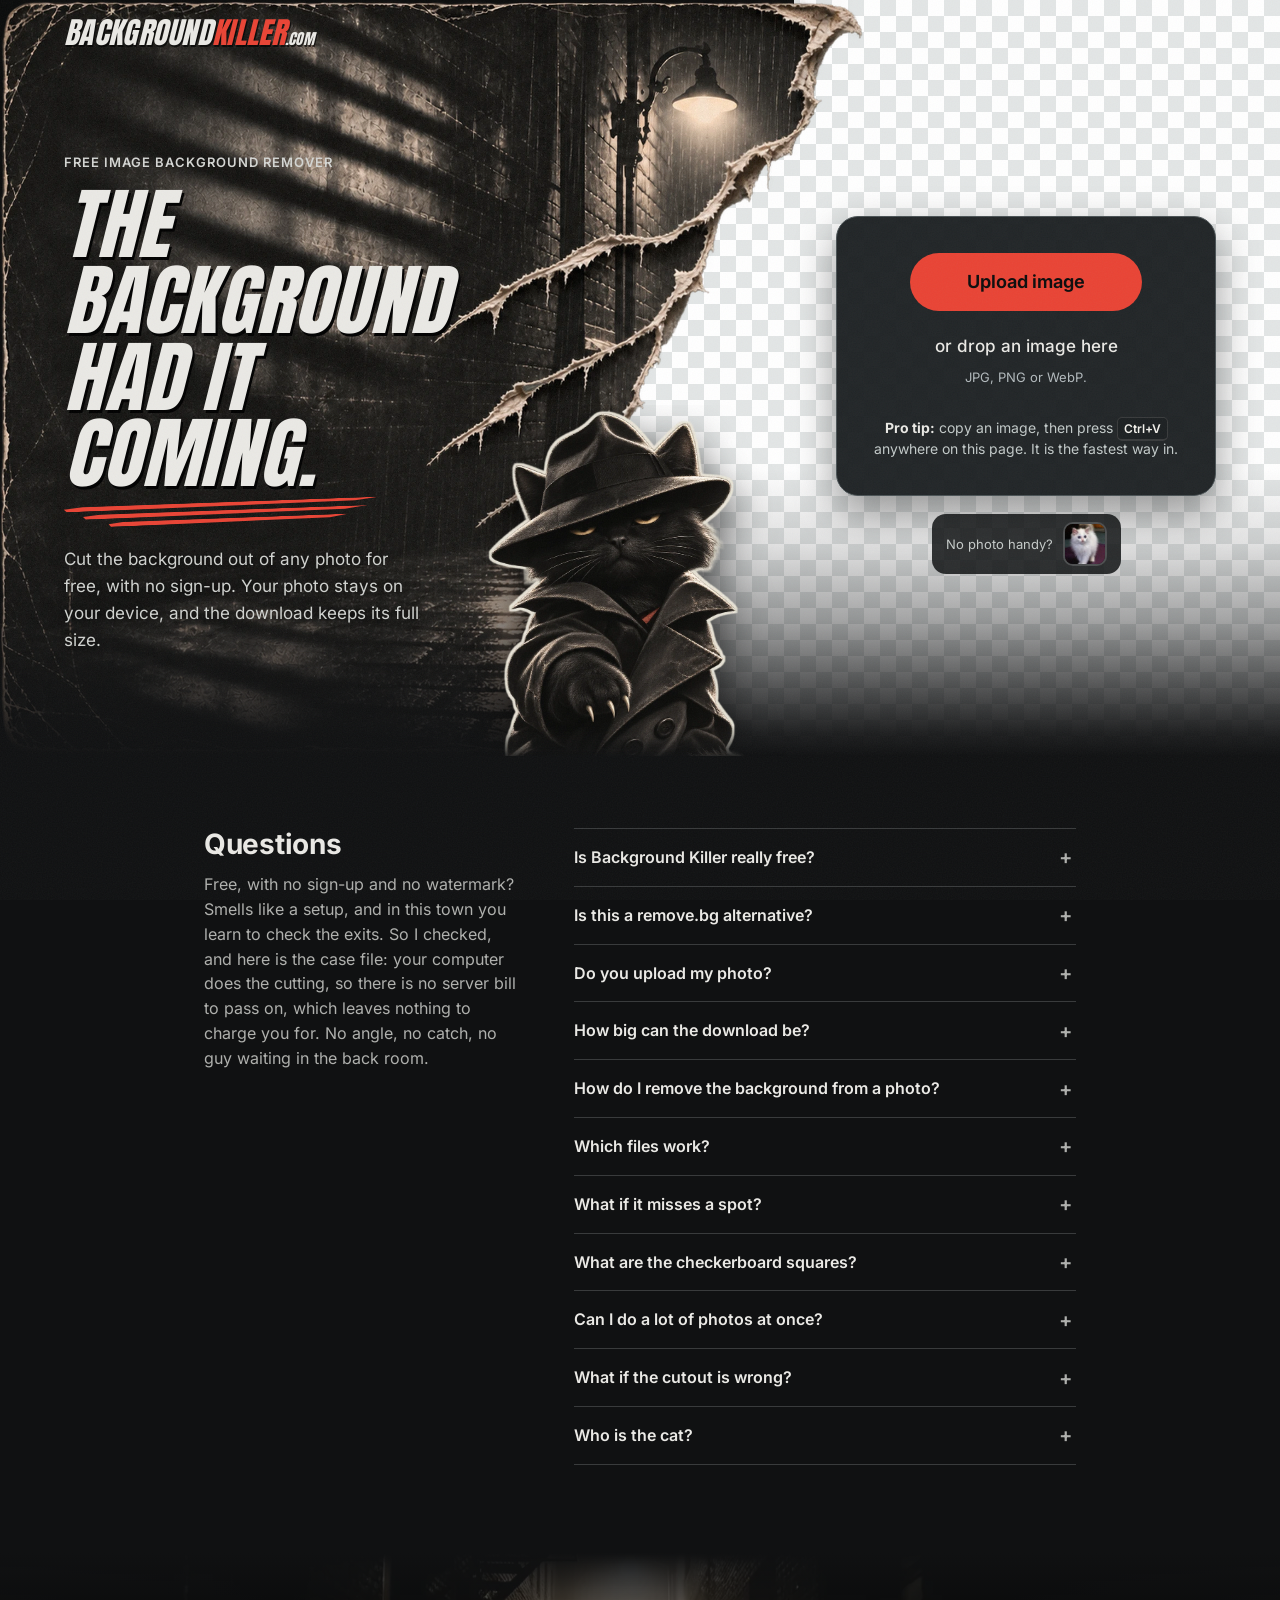
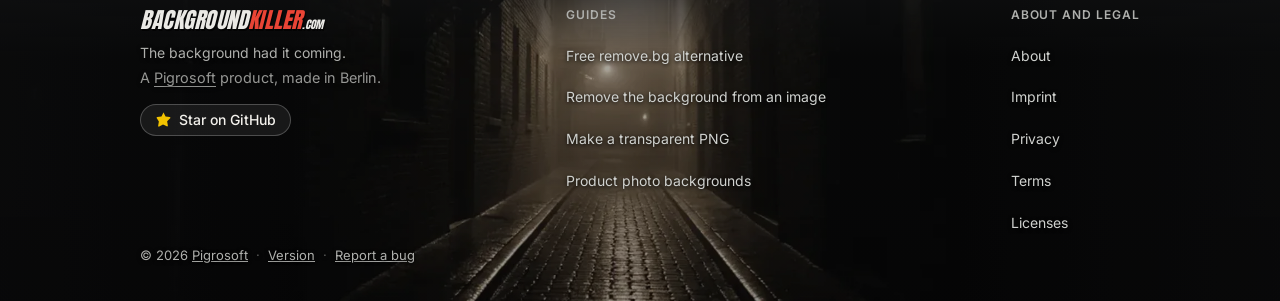
==== commit 1dd8b20d: "1.0.18: footer says Background Killer is a Pigrosoft product" ====
--- a/public/index.html
+++ b/public/index.html
@@ -22,7 +22,7 @@
 <link rel="stylesheet" href="styles.css">
 <!-- jsonld:start -->
 <script type="application/ld+json">{"@context": "https://schema.org", "@type": "WebApplication", "name": "Background Killer", "url": "https://backgroundkiller.com/", "description": "Free background remover that runs in your browser. Cut out the subject of a photo and download a full-size transparent PNG with no account and no upload.", "applicationCategory": "MultimediaApplication", "operatingSystem": "Any (modern web browser)", "browserRequirements": "Requires JavaScript and WebAssembly", "offers": {"@type": "Offer", "price": "0", "priceCurrency": "EUR"}, "creator": {"@type": "Organization", "name": "Pigrosoft", "url": "https://pigrosoft.com/"}}</script>
-<script type="application/ld+json">{"@context": "https://schema.org", "@type": "FAQPage", "mainEntity": [{"@type": "Question", "name": "Is Background Killer really free?", "acceptedAnswer": {"@type": "Answer", "text": "Yes. There are no credits, accounts or watermarks, and you can cut out as many photos as you like."}}, {"@type": "Question", "name": "Is this a remove.bg alternative?", "acceptedAnswer": {"@type": "Answer", "text": "Yes. remove.bg has announced that its standalone website will close on 1 December 2026. Background Killer does the same basic job, and the free download is full size. Here is how they compare."}}, {"@type": "Question", "name": "Do you upload my photo?", "acceptedAnswer": {"@type": "Answer", "text": "No. The cutout model runs in your browser, on your own computer, and the page never sends your photo anywhere. The model is about 46 MB, so it downloads the first time you visit and is saved for next time. You can check this yourself: here is how."}}, {"@type": "Question", "name": "How big can the download be?", "acceptedAnswer": {"@type": "Answer", "text": "It matches your original photo, pixel for pixel. Nothing is scaled down. Very large photos use a lot of memory, so on an older phone a huge image may fail. If that happens, try a smaller version."}}, {"@type": "Question", "name": "How do I remove the background from a photo?", "acceptedAnswer": {"@type": "Answer", "text": "Click Upload image, or drop a photo on the page, and wait a moment for the cutout. Then press Download full size. For a white, black or colored background, open Clean getaway and pick one first. The full steps are here."}}, {"@type": "Question", "name": "Which files work?", "acceptedAnswer": {"@type": "Answer", "text": "JPG, PNG and WebP. HEIC photos work in browsers that can open them, such as Safari. Downloads are PNG or WebP, and both keep transparency."}}, {"@type": "Question", "name": "What if it misses a spot?", "acceptedAnswer": {"@type": "Answer", "text": "Open Sharpen the claws, choose Erase to brush away leftovers, or Restore to bring back anything it cut by mistake. Undo is right there."}}, {"@type": "Question", "name": "What are the checkerboard squares?", "acceptedAnswer": {"@type": "Answer", "text": "They show transparent areas in the preview. They are not part of the file you download."}}, {"@type": "Question", "name": "Can I do a lot of photos at once?", "acceptedAnswer": {"@type": "Answer", "text": "Yes. Drop in 20 or more at once, or add more while others are still cutting. The newest opens right away, the rest keep going in the background, and the little previews at the bottom jump between them. When they are done, Download all gives you one zip of full-size cutouts. This is handy for product photos."}}, {"@type": "Question", "name": "What if the cutout is wrong?", "acceptedAnswer": {"@type": "Answer", "text": "Open Smells fishy? and try another way. There are four: keep proportions, zoom in on the subject, double check, and boost contrast. Each runs the model differently, and you can switch back to the first try at any time. Then tidy anything left with Erase and Restore."}}, {"@type": "Question", "name": "Who is the cat?", "acceptedAnswer": {"@type": "Answer", "text": "That is Claw. He handles the backgrounds."}}]}</script>
+<script type="application/ld+json">{"@context": "https://schema.org", "@type": "FAQPage", "mainEntity": [{"@type": "Question", "name": "Is Background Killer really free?", "acceptedAnswer": {"@type": "Answer", "text": "Yes. There are no credits, accounts or watermarks, and you can cut out as many photos as you like."}}, {"@type": "Question", "name": "Is this a remove.bg alternative?", "acceptedAnswer": {"@type": "Answer", "text": "Yes. remove.bg has announced that its standalone website will close on 1 December 2026. Background Killer does the same basic job, and the free download is full size. Here is how they compare."}}, {"@type": "Question", "name": "Do you upload my photo?", "acceptedAnswer": {"@type": "Answer", "text": "No. The cutout model runs in your browser, on your own computer, and the page never sends your photo anywhere. The model is about 47 MB, so it downloads the first time you visit and is saved for next time. You can check this yourself: here is how."}}, {"@type": "Question", "name": "How big can the download be?", "acceptedAnswer": {"@type": "Answer", "text": "It matches your original photo, pixel for pixel. Nothing is scaled down. Very large photos use a lot of memory, so on an older phone a huge image may fail. If that happens, try a smaller version."}}, {"@type": "Question", "name": "How do I remove the background from a photo?", "acceptedAnswer": {"@type": "Answer", "text": "Click Upload image, or drop a photo on the page, and wait a moment for the cutout. Then press Download full size. For a white, black or colored background, open Clean getaway and pick one first. The full steps are here."}}, {"@type": "Question", "name": "Which files work?", "acceptedAnswer": {"@type": "Answer", "text": "JPG, PNG and WebP. HEIC photos work in browsers that can open them, such as Safari. Downloads are PNG or WebP, and both keep transparency."}}, {"@type": "Question", "name": "What if it misses a spot?", "acceptedAnswer": {"@type": "Answer", "text": "Open Sharpen the claws, choose Erase to brush away leftovers, or Restore to bring back anything it cut by mistake. Undo is right there."}}, {"@type": "Question", "name": "What are the checkerboard squares?", "acceptedAnswer": {"@type": "Answer", "text": "They show transparent areas in the preview. They are not part of the file you download."}}, {"@type": "Question", "name": "Can I do a lot of photos at once?", "acceptedAnswer": {"@type": "Answer", "text": "Yes. Drop in 20 or more at once, or add more while others are still cutting. The newest opens right away, the rest keep going in the background, and the little previews at the bottom jump between them. When they are done, Download all gives you one zip of full-size cutouts. This is handy for product photos."}}, {"@type": "Question", "name": "What if the cutout is wrong?", "acceptedAnswer": {"@type": "Answer", "text": "Open Something fishy? and try another way. There are four: keep proportions, zoom in on the subject, double check, and boost contrast. Each runs the model differently, and you can switch back to the first try at any time. Then tidy anything left with Erase and Restore."}}, {"@type": "Question", "name": "Who is the cat?", "acceptedAnswer": {"@type": "Answer", "text": "That is Claw. He handles the backgrounds."}}]}</script>
 <!-- jsonld:end -->
 </head>
 <body>
@@ -120,7 +120,7 @@
 
       <aside class="rail">
         <div class="panel" id="methodPanel">
-          <div class="panel-head"><h2>Smells fishy?</h2><p class="panel-sub">Not happy with the cut? Try another way.</p></div>
+          <div class="panel-head"><h2>Something fishy?</h2><p class="panel-sub">Not happy with the cut? Try another way.</p></div>
           <div class="methods" role="group" aria-label="Cutout method">
             <button class="method" type="button" data-method="standard" aria-pressed="true" disabled><b>Standard</b><span>The first try</span></button>
             <button class="method" type="button" data-method="keep" aria-pressed="false" disabled><b>Keep proportions</b><span>For very wide or tall photos</span></button>
@@ -207,14 +207,14 @@
         <!-- faq:start -->
 <details><summary>Is Background Killer really free?</summary><p>Yes. There are no credits, accounts or watermarks, and you can cut out as many photos as you like.</p></details>
 <details><summary>Is this a remove.bg alternative?</summary><p>Yes. remove.bg has announced that its standalone website will close on 1 December 2026. Background Killer does the same basic job, and the free download is full size. <a href="/remove-bg-alternative">Here is how they compare</a>.</p></details>
-<details><summary>Do you upload my photo?</summary><p>No. The cutout model runs in your browser, on your own computer, and the page never sends your photo anywhere. The model is about 46 MB, so it downloads the first time you visit and is saved for next time. You can check this yourself: <a href="/privacy#check">here is how</a>.</p></details>
+<details><summary>Do you upload my photo?</summary><p>No. The cutout model runs in your browser, on your own computer, and the page never sends your photo anywhere. The model is about 47 MB, so it downloads the first time you visit and is saved for next time. You can check this yourself: <a href="/privacy#check">here is how</a>.</p></details>
 <details><summary>How big can the download be?</summary><p>It matches your original photo, pixel for pixel. Nothing is scaled down. Very large photos use a lot of memory, so on an older phone a huge image may fail. If that happens, try a smaller version.</p></details>
 <details><summary>How do I remove the background from a photo?</summary><p>Click Upload image, or drop a photo on the page, and wait a moment for the cutout. Then press Download full size. For a white, black or colored background, open Clean getaway and pick one first. <a href="/remove-background-from-image">The full steps are here</a>.</p></details>
 <details><summary>Which files work?</summary><p>JPG, PNG and WebP. HEIC photos work in browsers that can open them, such as Safari. Downloads are PNG or WebP, and both keep transparency.</p></details>
 <details><summary>What if it misses a spot?</summary><p>Open Sharpen the claws, choose Erase to brush away leftovers, or Restore to bring back anything it cut by mistake. Undo is right there.</p></details>
 <details><summary>What are the checkerboard squares?</summary><p>They show transparent areas in the preview. They are not part of the file you download.</p></details>
 <details><summary>Can I do a lot of photos at once?</summary><p>Yes. Drop in 20 or more at once, or add more while others are still cutting. The newest opens right away, the rest keep going in the background, and the little previews at the bottom jump between them. When they are done, Download all gives you one zip of full-size cutouts. This is handy for <a href="/product-photo-background-remover">product photos</a>.</p></details>
-<details><summary>What if the cutout is wrong?</summary><p>Open Smells fishy? and try another way. There are four: keep proportions, zoom in on the subject, double check, and boost contrast. Each runs the model differently, and you can switch back to the first try at any time. Then tidy anything left with Erase and Restore.</p></details>
+<details><summary>What if the cutout is wrong?</summary><p>Open Something fishy? and try another way. There are four: keep proportions, zoom in on the subject, double check, and boost contrast. Each runs the model differently, and you can switch back to the first try at any time. Then tidy anything left with Erase and Restore.</p></details>
 <details><summary>Who is the cat?</summary><p>That is Claw. He handles the backgrounds.</p></details>
         <!-- faq:end -->
       </div>
@@ -226,6 +226,7 @@
   <div class="footer-brand">
     <a class="wordmark" href="/" aria-label="Background Killer home">Background<b>Killer</b><small>.com</small></a>
     <p class="tagline">The background had it coming.</p>
+    <p class="made">A <a href="https://pigrosoft.com/">Pigrosoft</a> product, made in Berlin.</p>
     <a class="star-btn" href="https://github.com/PigroSoft/BackgroundKiller.com" target="_blank" rel="noopener"><svg viewBox="0 0 16 16" width="16" height="16" aria-hidden="true"><path fill="currentColor" d="M8 .25a.75.75 0 0 1 .67.42l1.88 3.8 4.2.61a.75.75 0 0 1 .42 1.28l-3.04 2.96.72 4.18a.75.75 0 0 1-1.09.79L8 12.55l-3.76 1.98a.75.75 0 0 1-1.09-.79l.72-4.18L1.83 6.36a.75.75 0 0 1 .42-1.28l4.2-.61 1.88-3.8A.75.75 0 0 1 8 .25Z"/></svg><span>Star on GitHub</span></a>
   </div>
   <nav class="footer-col" aria-label="Guides"><h2>Guides</h2><a href="/remove-bg-alternative">Free remove.bg alternative</a><a href="/remove-background-from-image">Remove the background from an image</a><a href="/make-png-transparent">Make a transparent PNG</a><a href="/product-photo-background-remover">Product photo backgrounds</a></nav>
--- a/public/styles.css
+++ b/public/styles.css
@@ -426,3 +426,6 @@
 details.fold > summary:focus-visible { outline: 2px solid var(--focus); outline-offset: -2px; }
 details.fold > summary:hover { background: #ffffff08; }
 .fold-body { display: grid; gap: 16px; padding: 4px 18px 18px; }
+
+.site-footer .footer-brand .made { margin-top: 4px; font-size: 0.9rem; opacity: 0.85; text-shadow: 0 1px 4px #000; }
+.site-footer .footer-brand .made a { color: inherit; text-decoration: underline; text-underline-offset: 3px; }
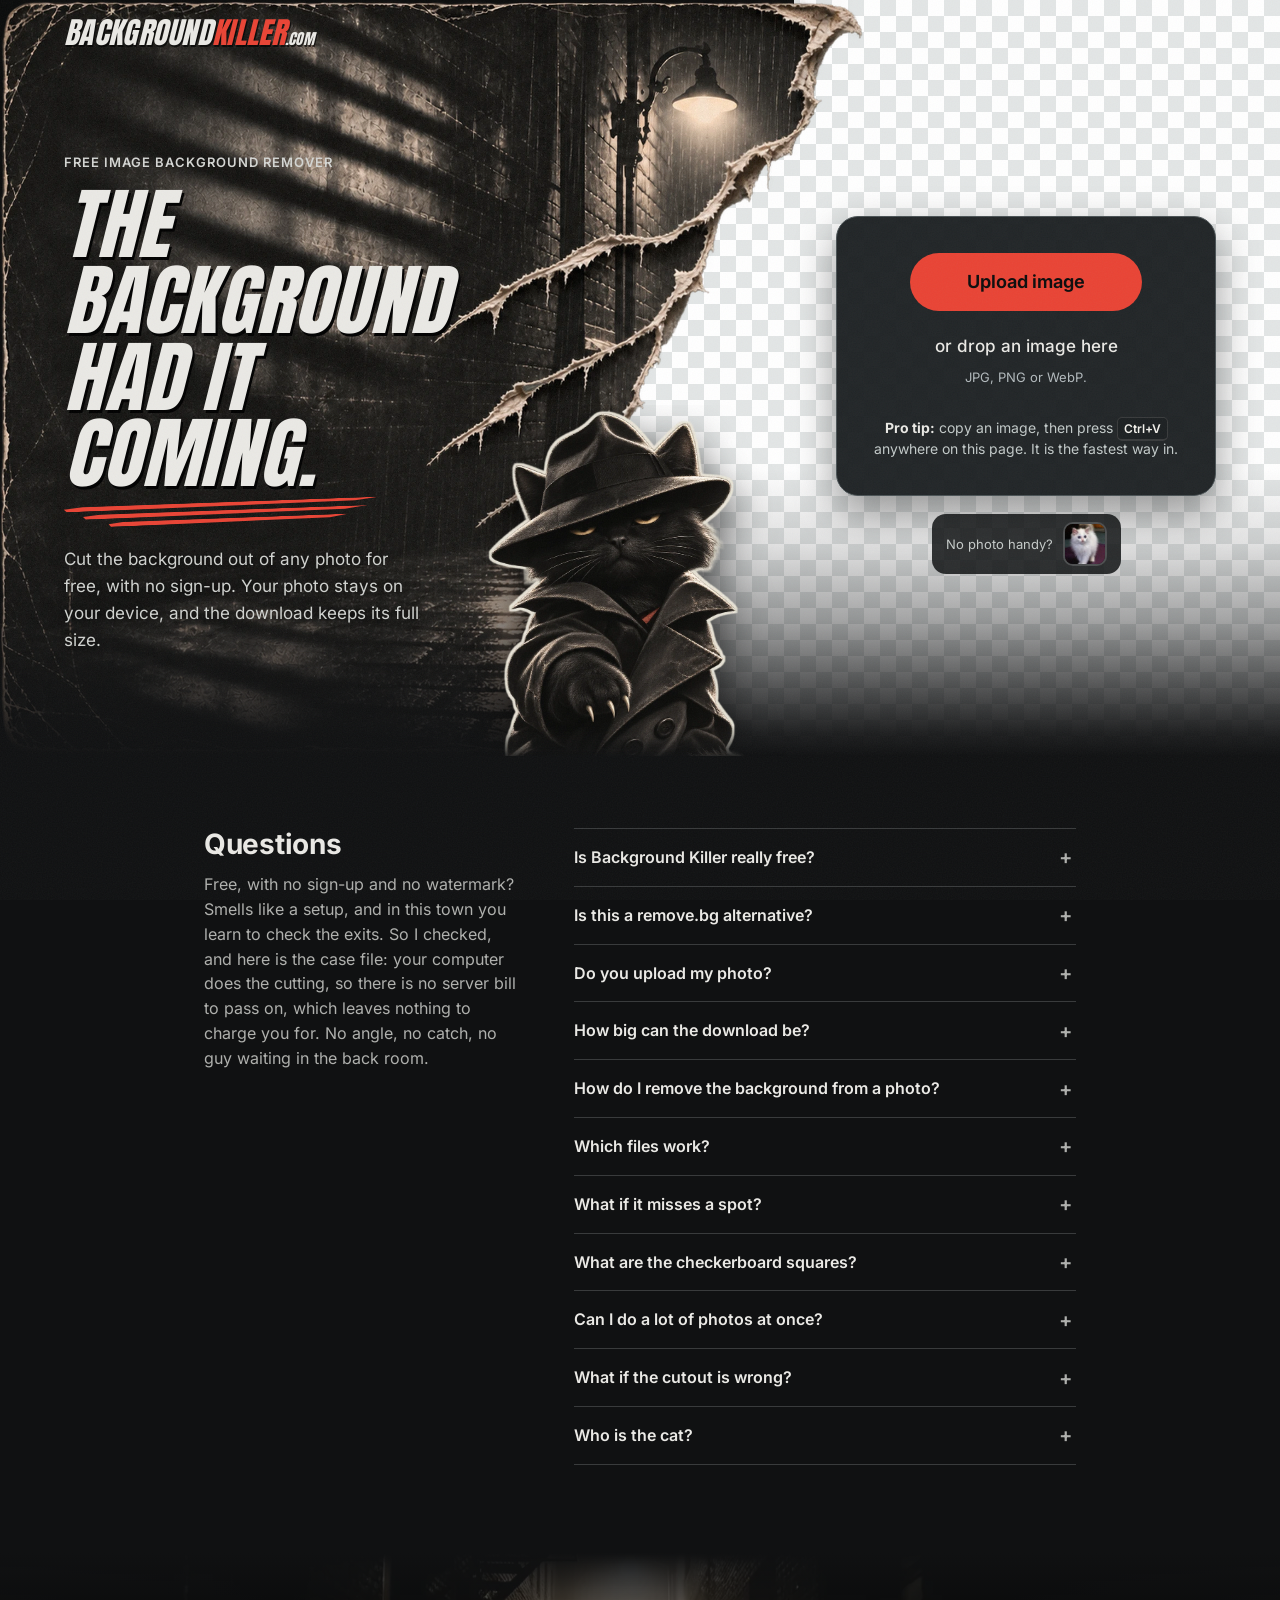
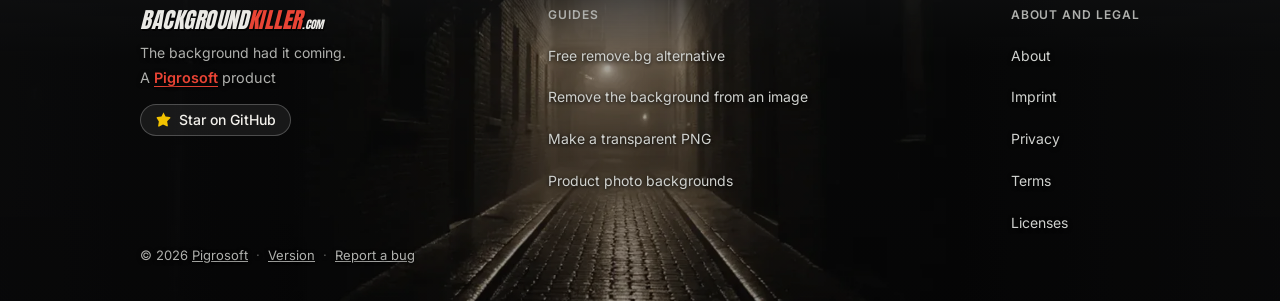
==== commit fb1f0df0: "1.0.19: footer reads A Pigrosoft product, with a red link" ====
--- a/public/index.html
+++ b/public/index.html
@@ -226,7 +226,7 @@
   <div class="footer-brand">
     <a class="wordmark" href="/" aria-label="Background Killer home">Background<b>Killer</b><small>.com</small></a>
     <p class="tagline">The background had it coming.</p>
-    <p class="made">A <a href="https://pigrosoft.com/">Pigrosoft</a> product, made in Berlin.</p>
+    <p class="made">A <a href="https://pigrosoft.com/">Pigrosoft</a> product</p>
     <a class="star-btn" href="https://github.com/PigroSoft/BackgroundKiller.com" target="_blank" rel="noopener"><svg viewBox="0 0 16 16" width="16" height="16" aria-hidden="true"><path fill="currentColor" d="M8 .25a.75.75 0 0 1 .67.42l1.88 3.8 4.2.61a.75.75 0 0 1 .42 1.28l-3.04 2.96.72 4.18a.75.75 0 0 1-1.09.79L8 12.55l-3.76 1.98a.75.75 0 0 1-1.09-.79l.72-4.18L1.83 6.36a.75.75 0 0 1 .42-1.28l4.2-.61 1.88-3.8A.75.75 0 0 1 8 .25Z"/></svg><span>Star on GitHub</span></a>
   </div>
   <nav class="footer-col" aria-label="Guides"><h2>Guides</h2><a href="/remove-bg-alternative">Free remove.bg alternative</a><a href="/remove-background-from-image">Remove the background from an image</a><a href="/make-png-transparent">Make a transparent PNG</a><a href="/product-photo-background-remover">Product photo backgrounds</a></nav>
--- a/public/styles.css
+++ b/public/styles.css
@@ -427,5 +427,6 @@
 details.fold > summary:hover { background: #ffffff08; }
 .fold-body { display: grid; gap: 16px; padding: 4px 18px 18px; }
 
-.site-footer .footer-brand .made { margin-top: 4px; font-size: 0.9rem; opacity: 0.85; text-shadow: 0 1px 4px #000; }
-.site-footer .footer-brand .made a { color: inherit; text-decoration: underline; text-underline-offset: 3px; }
+.site-footer .footer-brand .made { margin-top: 4px; font-size: 0.9rem; text-shadow: 0 1px 4px #000; }
+.site-footer .footer-brand .made a { color: var(--red); font-weight: 600; text-decoration: underline; text-underline-offset: 3px; }
+.site-footer .footer-brand .made a:hover { color: var(--red-hover); }
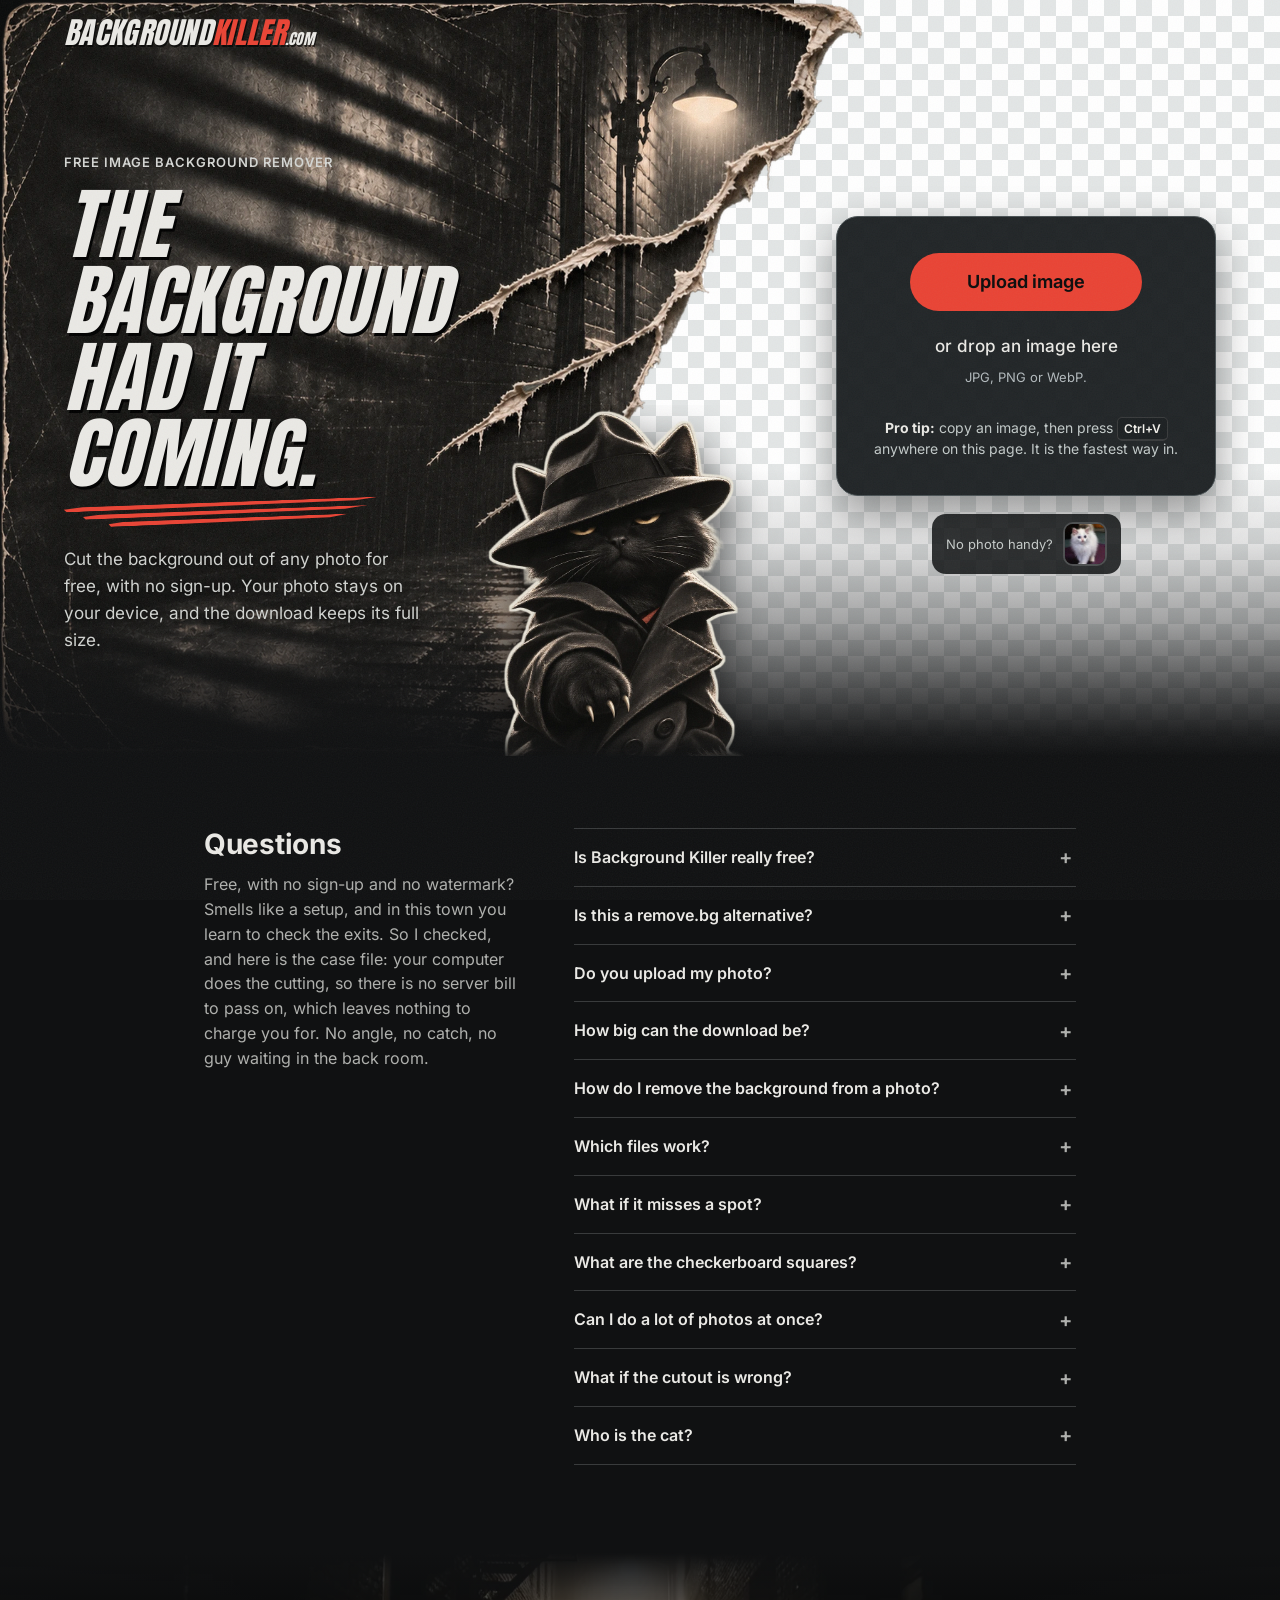
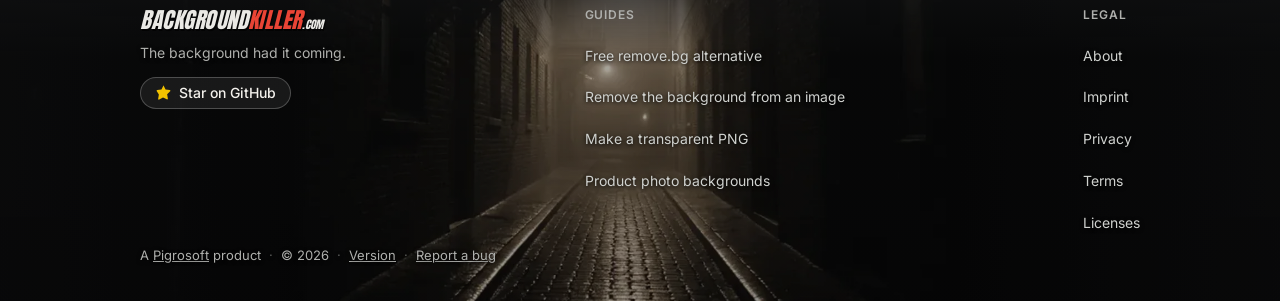
==== commit 6804e77d: "1.0.20: black top bar and less cropped photo on phones; one Pigrosoft link; footer column named Lega" ====
--- a/public/index.html
+++ b/public/index.html
@@ -226,12 +226,11 @@
   <div class="footer-brand">
     <a class="wordmark" href="/" aria-label="Background Killer home">Background<b>Killer</b><small>.com</small></a>
     <p class="tagline">The background had it coming.</p>
-    <p class="made">A <a href="https://pigrosoft.com/">Pigrosoft</a> product</p>
     <a class="star-btn" href="https://github.com/PigroSoft/BackgroundKiller.com" target="_blank" rel="noopener"><svg viewBox="0 0 16 16" width="16" height="16" aria-hidden="true"><path fill="currentColor" d="M8 .25a.75.75 0 0 1 .67.42l1.88 3.8 4.2.61a.75.75 0 0 1 .42 1.28l-3.04 2.96.72 4.18a.75.75 0 0 1-1.09.79L8 12.55l-3.76 1.98a.75.75 0 0 1-1.09-.79l.72-4.18L1.83 6.36a.75.75 0 0 1 .42-1.28l4.2-.61 1.88-3.8A.75.75 0 0 1 8 .25Z"/></svg><span>Star on GitHub</span></a>
   </div>
   <nav class="footer-col" aria-label="Guides"><h2>Guides</h2><a href="/remove-bg-alternative">Free remove.bg alternative</a><a href="/remove-background-from-image">Remove the background from an image</a><a href="/make-png-transparent">Make a transparent PNG</a><a href="/product-photo-background-remover">Product photo backgrounds</a></nav>
-  <nav class="footer-col" aria-label="About and legal"><h2>About and legal</h2><a href="/about">About</a><a href="/imprint">Imprint</a><a href="/privacy">Privacy</a><a href="/terms">Terms</a><a href="/licenses">Licenses</a></nav>
-  <p class="copy">&copy; 2026 <a href="https://pigrosoft.com/">Pigrosoft</a> <span class="sep">&middot;</span> <a id="bkVersion" href="/CHANGELOG.txt">Version</a> <span class="sep">&middot;</span> <a href="https://pigrosoft.com/bug-report?site=BackgroundKiller" referrerpolicy="unsafe-url" target="_blank" rel="noopener">Report a bug</a></p>
+  <nav class="footer-col" aria-label="Legal"><h2>Legal</h2><a href="/about">About</a><a href="/imprint">Imprint</a><a href="/privacy">Privacy</a><a href="/terms">Terms</a><a href="/licenses">Licenses</a></nav>
+  <p class="copy">A <a href="https://pigrosoft.com/">Pigrosoft</a> product <span class="sep">&middot;</span> &copy; 2026 <span class="sep">&middot;</span> <a id="bkVersion" href="/CHANGELOG.txt">Version</a> <span class="sep">&middot;</span> <a href="https://pigrosoft.com/bug-report?site=BackgroundKiller" referrerpolicy="unsafe-url" target="_blank" rel="noopener">Report a bug</a></p>
   <script src="/version.js"></script>
   <script src="https://stats.pigrosoft.com/c.js" defer></script>
 </footer>
--- a/public/styles.css
+++ b/public/styles.css
@@ -427,6 +427,11 @@
 details.fold > summary:hover { background: #ffffff08; }
 .fold-body { display: grid; gap: 16px; padding: 4px 18px 18px; }
 
-.site-footer .footer-brand .made { margin-top: 4px; font-size: 0.9rem; text-shadow: 0 1px 4px #000; }
-.site-footer .footer-brand .made a { color: var(--red); font-weight: 600; text-decoration: underline; text-underline-offset: 3px; }
-.site-footer .footer-brand .made a:hover { color: var(--red-hover); }
+
+/* Phones: a solid black bar across the top, and the photo shown larger and less cropped, fading into the page below. */
+@media (max-width: 760px) {
+  .site-header { background: #0b0c0c; border-bottom: 1px solid #26292b; z-index: 3; }
+  .noir-scene { height: 660px; width: 100%; object-fit: cover; object-position: 46% 0; -webkit-mask-image: linear-gradient(to bottom, #000 78%, transparent 100%); mask-image: linear-gradient(to bottom, #000 78%, transparent 100%); }
+  .noir-backdrop { background-color: var(--ink); background-image: linear-gradient(to right, #0b0c0c 0 46%, transparent 46%), conic-gradient(#e3e6e6 25%, transparent 0 50%, #e3e6e6 0 75%, transparent 0); background-size: 100% 100%, 24px 24px; background-repeat: no-repeat, repeat; }
+  .noir-backdrop::after { background: linear-gradient(to bottom, transparent 40%, rgba(16,17,18,.55) 58%, #101112 70%); }
+}
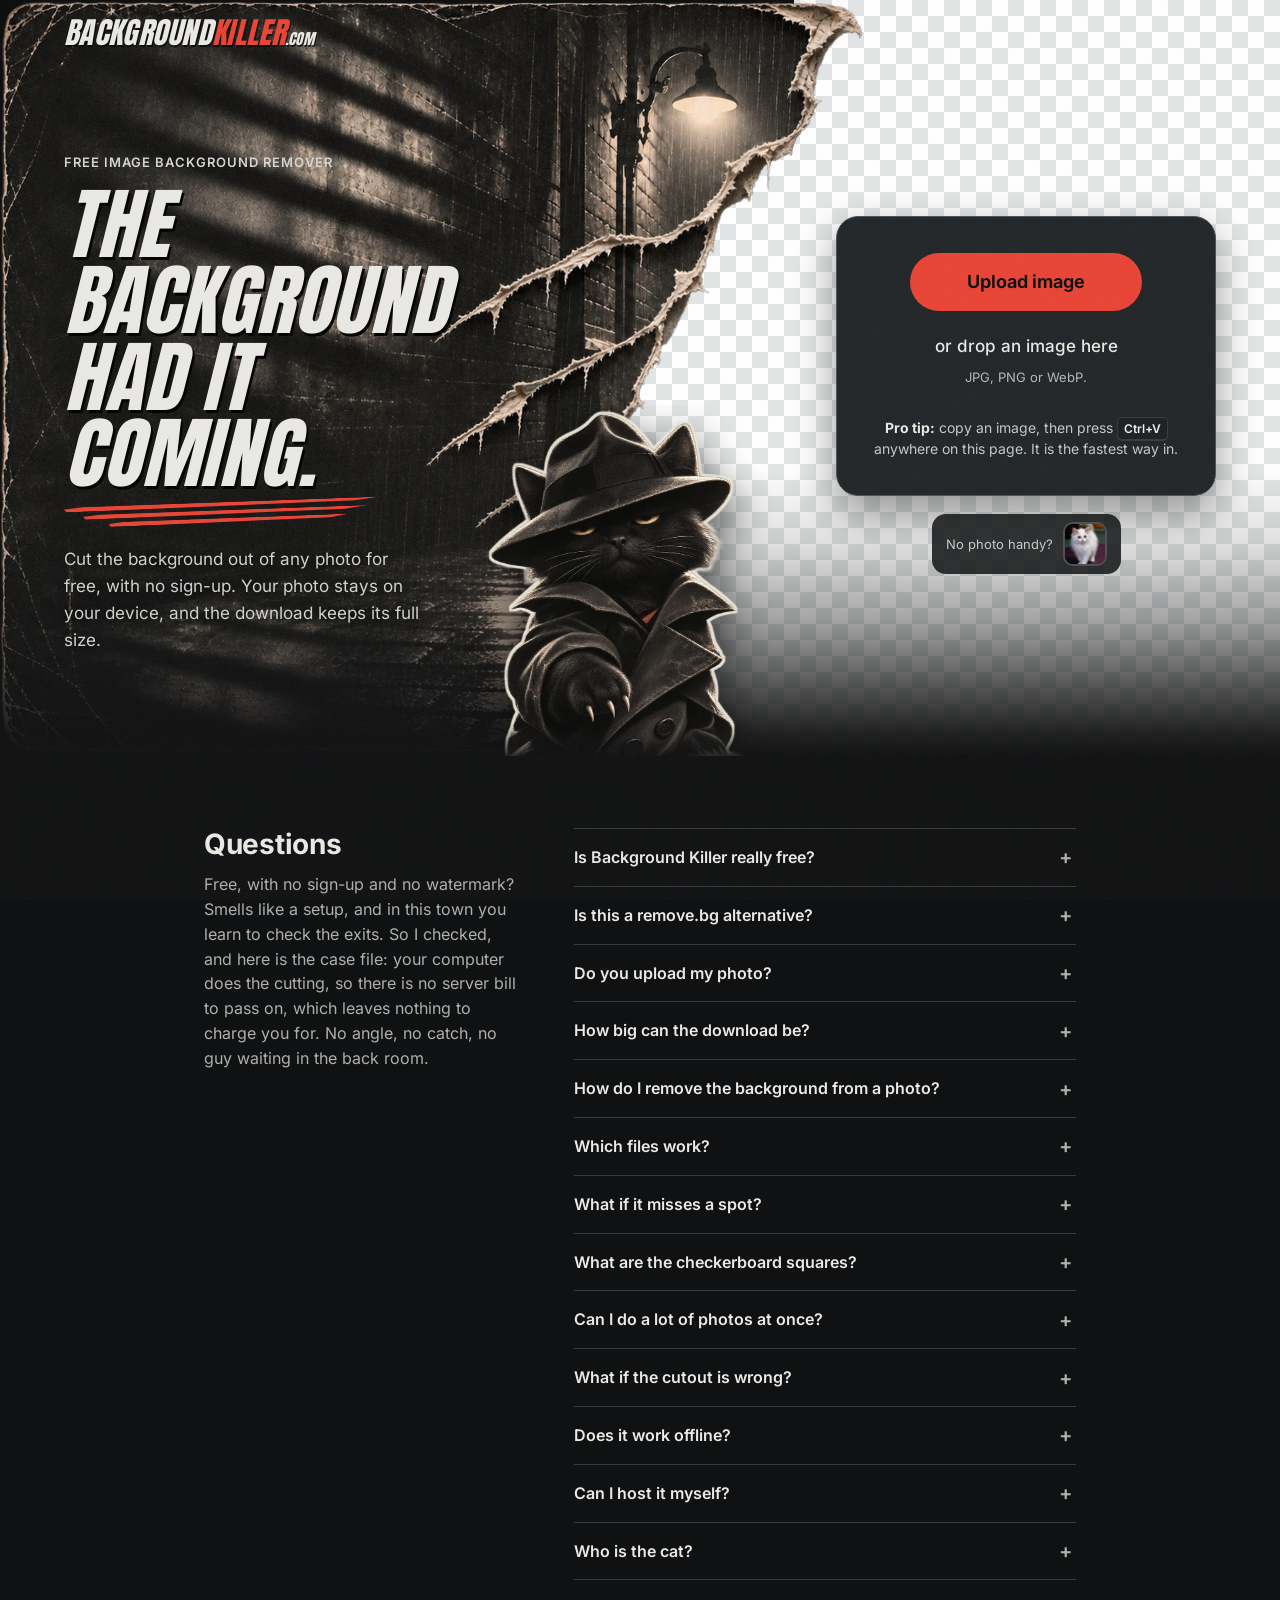
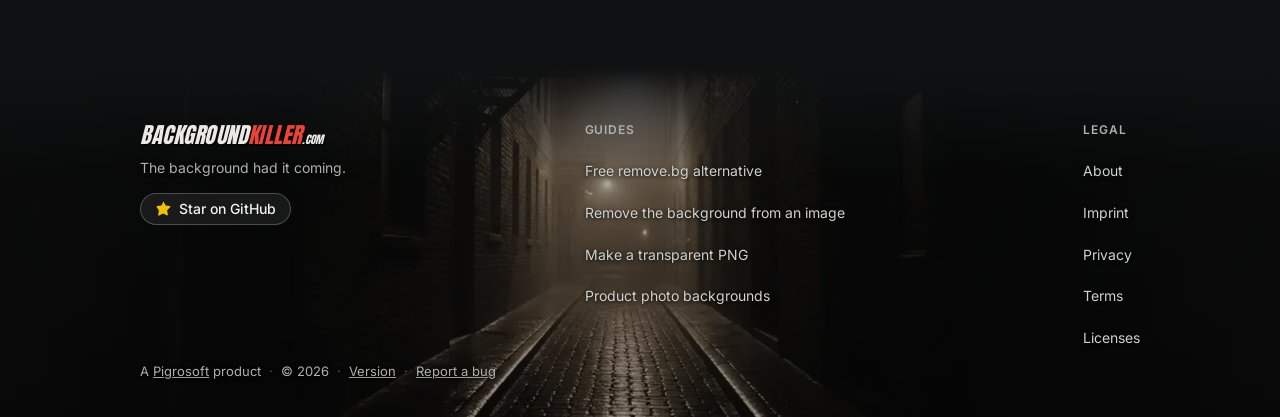
==== commit a35c1ab1: "1.0.22: works offline as an installable app, self-hosting guide and zip script, About, terms, privac" ====
--- a/public/index.html
+++ b/public/index.html
@@ -10,6 +10,7 @@
 <meta property="og:site_name" content="Background Killer">
 <link rel="icon" type="image/png" href="/favicon.png">
 <link rel="apple-touch-icon" href="/apple-touch-icon.png">
+<link rel="manifest" href="manifest.webmanifest">
 <meta property="og:type" content="website">
 <meta property="og:title" content="The background had it coming.">
 <meta property="og:description" content="Free background remover. Full-size downloads, and your photo stays on your device.">
@@ -22,7 +23,7 @@
 <link rel="stylesheet" href="styles.css">
 <!-- jsonld:start -->
 <script type="application/ld+json">{"@context": "https://schema.org", "@type": "WebApplication", "name": "Background Killer", "url": "https://backgroundkiller.com/", "description": "Free background remover that runs in your browser. Cut out the subject of a photo and download a full-size transparent PNG with no account and no upload.", "applicationCategory": "MultimediaApplication", "operatingSystem": "Any (modern web browser)", "browserRequirements": "Requires JavaScript and WebAssembly", "offers": {"@type": "Offer", "price": "0", "priceCurrency": "EUR"}, "creator": {"@type": "Organization", "name": "Pigrosoft", "url": "https://pigrosoft.com/"}}</script>
-<script type="application/ld+json">{"@context": "https://schema.org", "@type": "FAQPage", "mainEntity": [{"@type": "Question", "name": "Is Background Killer really free?", "acceptedAnswer": {"@type": "Answer", "text": "Yes. There are no credits, accounts or watermarks, and you can cut out as many photos as you like."}}, {"@type": "Question", "name": "Is this a remove.bg alternative?", "acceptedAnswer": {"@type": "Answer", "text": "Yes. remove.bg has announced that its standalone website will close on 1 December 2026. Background Killer does the same basic job, and the free download is full size. Here is how they compare."}}, {"@type": "Question", "name": "Do you upload my photo?", "acceptedAnswer": {"@type": "Answer", "text": "No. The cutout model runs in your browser, on your own computer, and the page never sends your photo anywhere. The model is about 47 MB, so it downloads the first time you visit and is saved for next time. You can check this yourself: here is how."}}, {"@type": "Question", "name": "How big can the download be?", "acceptedAnswer": {"@type": "Answer", "text": "It matches your original photo, pixel for pixel. Nothing is scaled down. Very large photos use a lot of memory, so on an older phone a huge image may fail. If that happens, try a smaller version."}}, {"@type": "Question", "name": "How do I remove the background from a photo?", "acceptedAnswer": {"@type": "Answer", "text": "Click Upload image, or drop a photo on the page, and wait a moment for the cutout. Then press Download full size. For a white, black or colored background, open Clean getaway and pick one first. The full steps are here."}}, {"@type": "Question", "name": "Which files work?", "acceptedAnswer": {"@type": "Answer", "text": "JPG, PNG and WebP. HEIC photos work in browsers that can open them, such as Safari. Downloads are PNG or WebP, and both keep transparency."}}, {"@type": "Question", "name": "What if it misses a spot?", "acceptedAnswer": {"@type": "Answer", "text": "Open Sharpen the claws, choose Erase to brush away leftovers, or Restore to bring back anything it cut by mistake. Undo is right there."}}, {"@type": "Question", "name": "What are the checkerboard squares?", "acceptedAnswer": {"@type": "Answer", "text": "They show transparent areas in the preview. They are not part of the file you download."}}, {"@type": "Question", "name": "Can I do a lot of photos at once?", "acceptedAnswer": {"@type": "Answer", "text": "Yes. Drop in 20 or more at once, or add more while others are still cutting. The newest opens right away, the rest keep going in the background, and the little previews at the bottom jump between them. When they are done, Download all gives you one zip of full-size cutouts. This is handy for product photos."}}, {"@type": "Question", "name": "What if the cutout is wrong?", "acceptedAnswer": {"@type": "Answer", "text": "Open Something fishy? and try another way. There are four: keep proportions, zoom in on the subject, double check, and boost contrast. Each runs the model differently, and you can switch back to the first try at any time. Then tidy anything left with Erase and Restore."}}, {"@type": "Question", "name": "Who is the cat?", "acceptedAnswer": {"@type": "Answer", "text": "That is Claw. He handles the backgrounds."}}]}</script>
+<script type="application/ld+json">{"@context": "https://schema.org", "@type": "FAQPage", "mainEntity": [{"@type": "Question", "name": "Is Background Killer really free?", "acceptedAnswer": {"@type": "Answer", "text": "Yes. There are no credits, accounts or watermarks, and you can cut out as many photos as you like."}}, {"@type": "Question", "name": "Is this a remove.bg alternative?", "acceptedAnswer": {"@type": "Answer", "text": "Yes. remove.bg has announced that its standalone website will close on 1 December 2026. Background Killer does the same basic job, and the free download is full size. Here is how they compare."}}, {"@type": "Question", "name": "Do you upload my photo?", "acceptedAnswer": {"@type": "Answer", "text": "No. The cutout model runs in your browser, on your own computer, and the page never sends your photo anywhere. The model is about 47 MB, so it downloads the first time you visit and is saved for next time. You can check this yourself: here is how."}}, {"@type": "Question", "name": "How big can the download be?", "acceptedAnswer": {"@type": "Answer", "text": "It matches your original photo, pixel for pixel. Nothing is scaled down. Very large photos use a lot of memory, so on an older phone a huge image may fail. If that happens, try a smaller version."}}, {"@type": "Question", "name": "How do I remove the background from a photo?", "acceptedAnswer": {"@type": "Answer", "text": "Click Upload image, or drop a photo on the page, and wait a moment for the cutout. Then press Download full size. For a white, black or colored background, open Clean getaway and pick one first. The full steps are here."}}, {"@type": "Question", "name": "Which files work?", "acceptedAnswer": {"@type": "Answer", "text": "JPG, PNG and WebP. HEIC photos work in browsers that can open them, such as Safari. Downloads are PNG or WebP, and both keep transparency."}}, {"@type": "Question", "name": "What if it misses a spot?", "acceptedAnswer": {"@type": "Answer", "text": "Open Sharpen the claws, choose Erase to brush away leftovers, or Restore to bring back anything it cut by mistake. Undo is right there."}}, {"@type": "Question", "name": "What are the checkerboard squares?", "acceptedAnswer": {"@type": "Answer", "text": "They show transparent areas in the preview. They are not part of the file you download."}}, {"@type": "Question", "name": "Can I do a lot of photos at once?", "acceptedAnswer": {"@type": "Answer", "text": "Yes. Drop in 20 or more at once, or add more while others are still cutting. The newest opens right away, the rest keep going in the background, and the little previews at the bottom jump between them. When they are done, Download all gives you one zip of full-size cutouts. This is handy for product photos."}}, {"@type": "Question", "name": "What if the cutout is wrong?", "acceptedAnswer": {"@type": "Answer", "text": "Open Something fishy? and try another way. There are four: keep proportions, zoom in on the subject, double check, and boost contrast. Each runs the model differently, and you can switch back to the first try at any time. Then tidy anything left with Erase and Restore."}}, {"@type": "Question", "name": "Does it work offline?", "acceptedAnswer": {"@type": "Answer", "text": "Yes, after your first visit. The page keeps its own files and the cutout model is saved once in your browser, so it opens and cuts without a connection. To get an app icon, use Install app in Chrome or Edge, or Add to Home Screen in Safari."}}, {"@type": "Question", "name": "Can I host it myself?", "acceptedAnswer": {"@type": "Answer", "text": "Yes. It is plain files with no server and no build step, and the code is MIT licensed. The README has the steps and a zip you can download."}}, {"@type": "Question", "name": "Who is the cat?", "acceptedAnswer": {"@type": "Answer", "text": "That is Claw. He handles the backgrounds."}}]}</script>
 <!-- jsonld:end -->
 </head>
 <body>
@@ -215,6 +216,8 @@
 <details><summary>What are the checkerboard squares?</summary><p>They show transparent areas in the preview. They are not part of the file you download.</p></details>
 <details><summary>Can I do a lot of photos at once?</summary><p>Yes. Drop in 20 or more at once, or add more while others are still cutting. The newest opens right away, the rest keep going in the background, and the little previews at the bottom jump between them. When they are done, Download all gives you one zip of full-size cutouts. This is handy for <a href="/product-photo-background-remover">product photos</a>.</p></details>
 <details><summary>What if the cutout is wrong?</summary><p>Open Something fishy? and try another way. There are four: keep proportions, zoom in on the subject, double check, and boost contrast. Each runs the model differently, and you can switch back to the first try at any time. Then tidy anything left with Erase and Restore.</p></details>
+<details><summary>Does it work offline?</summary><p>Yes, after your first visit. The page keeps its own files and the cutout model is saved once in your browser, so it opens and cuts without a connection. To get an app icon, use Install app in Chrome or Edge, or Add to Home Screen in Safari.</p></details>
+<details><summary>Can I host it myself?</summary><p>Yes. It is plain files with no server and no build step, and the code is MIT licensed. The <a href="https://github.com/PigroSoft/BackgroundKiller.com#host-it-yourself">README</a> has the steps and a zip you can download.</p></details>
 <details><summary>Who is the cat?</summary><p>That is Claw. He handles the backgrounds.</p></details>
         <!-- faq:end -->
       </div>
--- a/public/styles.css
+++ b/public/styles.css
@@ -432,6 +432,6 @@
 @media (max-width: 760px) {
   .site-header { background: #0b0c0c; border-bottom: 1px solid #26292b; z-index: 3; }
   .noir-scene { height: 660px; width: 100%; object-fit: cover; object-position: 46% 0; -webkit-mask-image: linear-gradient(to bottom, #000 78%, transparent 100%); mask-image: linear-gradient(to bottom, #000 78%, transparent 100%); }
-  .noir-backdrop { background-color: var(--ink); background-image: linear-gradient(to right, #0b0c0c 0 46%, transparent 46%), conic-gradient(#e3e6e6 25%, transparent 0 50%, #e3e6e6 0 75%, transparent 0); background-size: 100% 100%, 24px 24px; background-repeat: no-repeat, repeat; }
+  .noir-backdrop { background-color: #ffffff; background-image: linear-gradient(to right, #0b0c0c 0 46%, transparent 46%), conic-gradient(#e3e6e6 25%, transparent 0 50%, #e3e6e6 0 75%, transparent 0); background-size: 100% 100%, 24px 24px; background-repeat: no-repeat, repeat; }
   .noir-backdrop::after { background: linear-gradient(to bottom, transparent 40%, rgba(16,17,18,.55) 58%, #101112 70%); }
 }
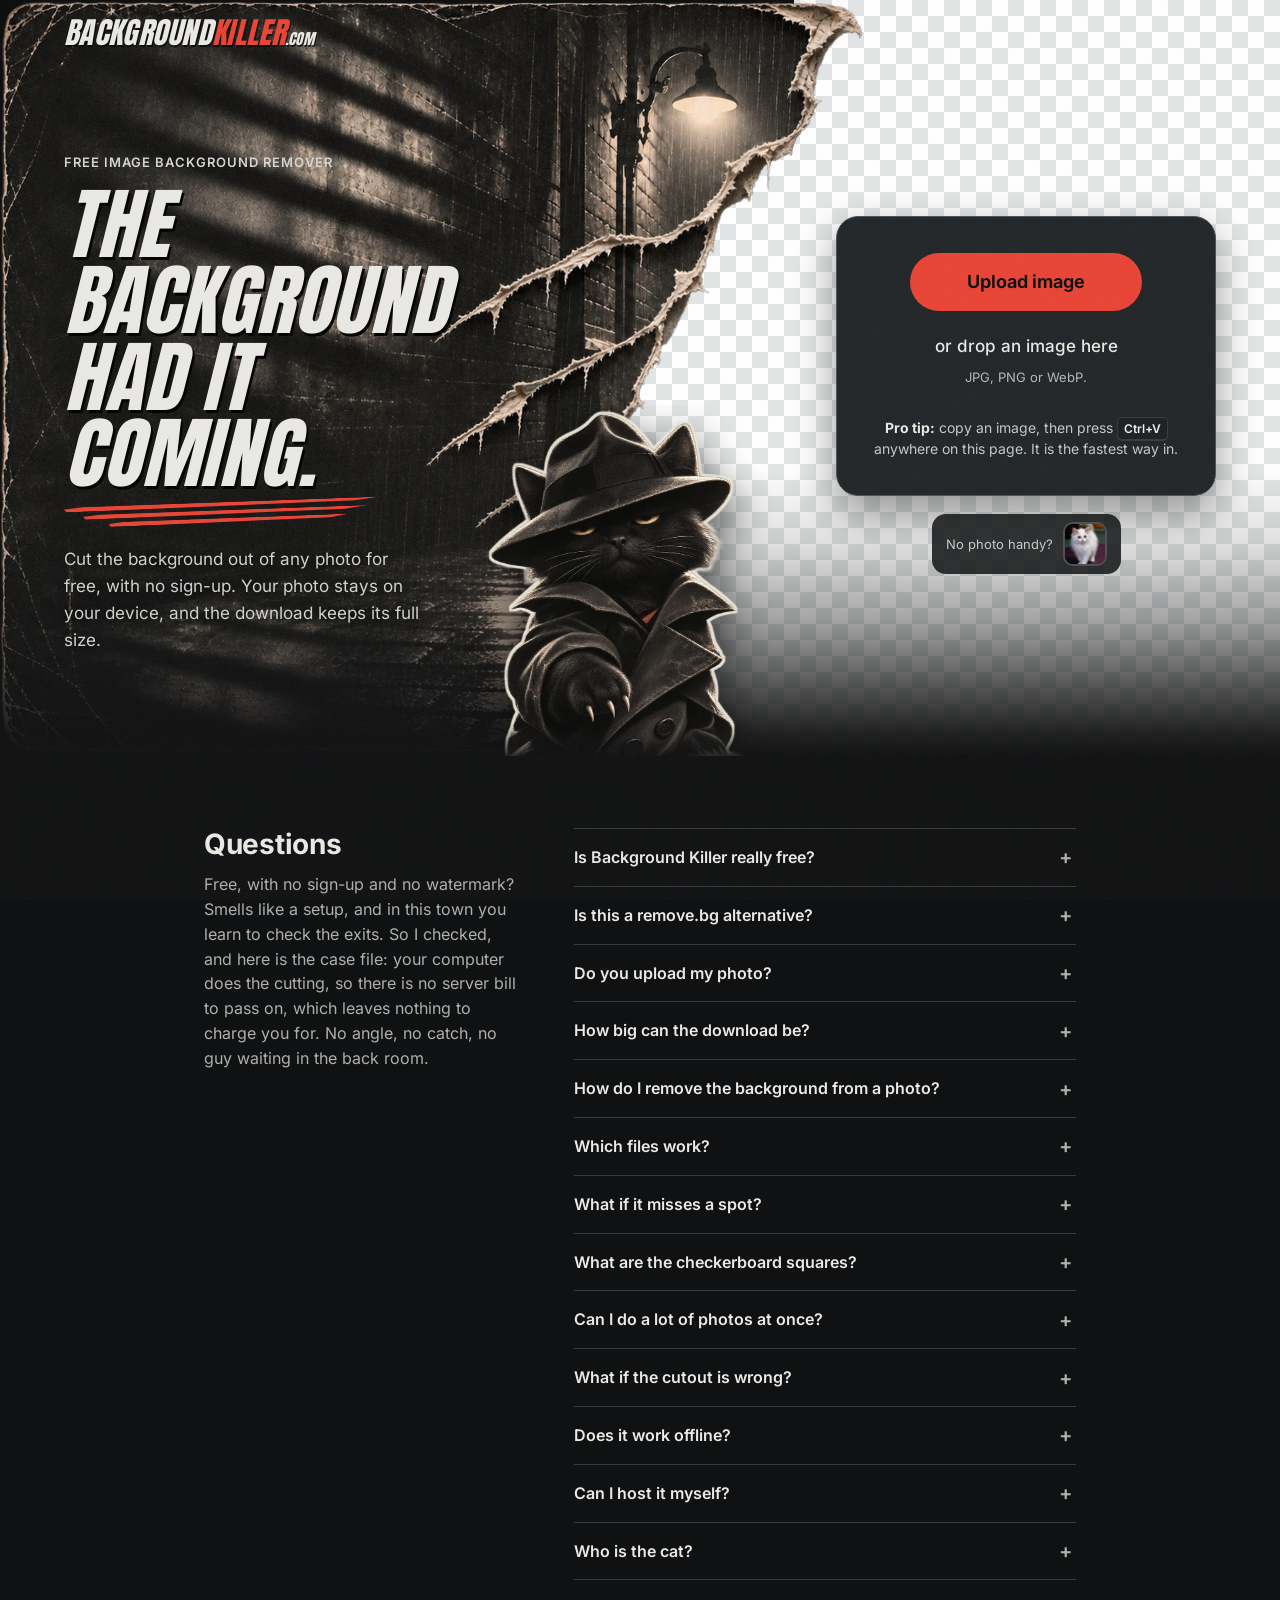
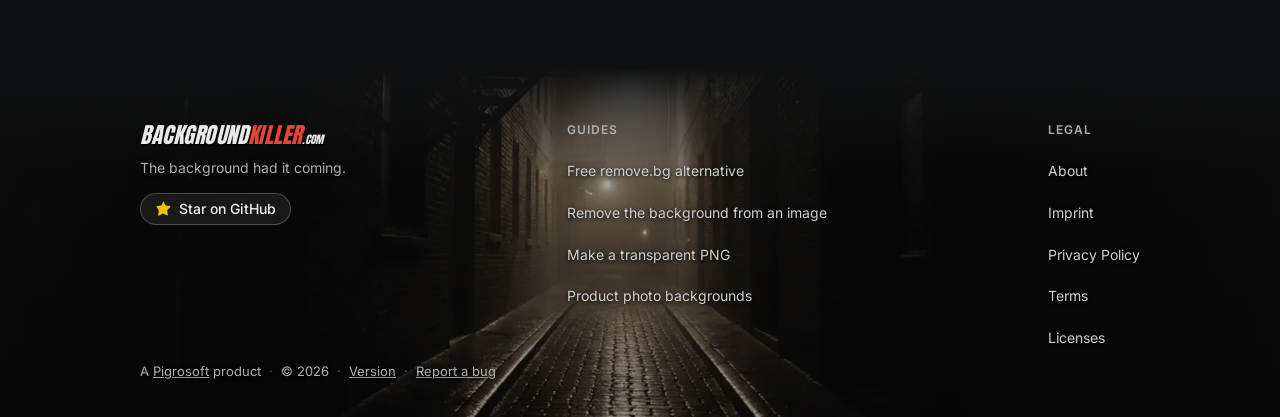
==== commit 129ca62b: "Footer link and page read Privacy Policy; imprint description in English only Co-Authored-By: Claude" ====
--- a/public/index.html
+++ b/public/index.html
@@ -232,7 +232,7 @@
     <a class="star-btn" href="https://github.com/PigroSoft/BackgroundKiller.com" target="_blank" rel="noopener"><svg viewBox="0 0 16 16" width="16" height="16" aria-hidden="true"><path fill="currentColor" d="M8 .25a.75.75 0 0 1 .67.42l1.88 3.8 4.2.61a.75.75 0 0 1 .42 1.28l-3.04 2.96.72 4.18a.75.75 0 0 1-1.09.79L8 12.55l-3.76 1.98a.75.75 0 0 1-1.09-.79l.72-4.18L1.83 6.36a.75.75 0 0 1 .42-1.28l4.2-.61 1.88-3.8A.75.75 0 0 1 8 .25Z"/></svg><span>Star on GitHub</span></a>
   </div>
   <nav class="footer-col" aria-label="Guides"><h2>Guides</h2><a href="/remove-bg-alternative">Free remove.bg alternative</a><a href="/remove-background-from-image">Remove the background from an image</a><a href="/make-png-transparent">Make a transparent PNG</a><a href="/product-photo-background-remover">Product photo backgrounds</a></nav>
-  <nav class="footer-col" aria-label="Legal"><h2>Legal</h2><a href="/about">About</a><a href="/imprint">Imprint</a><a href="/privacy">Privacy</a><a href="/terms">Terms</a><a href="/licenses">Licenses</a></nav>
+  <nav class="footer-col" aria-label="Legal"><h2>Legal</h2><a href="/about">About</a><a href="/imprint">Imprint</a><a href="/privacy">Privacy Policy</a><a href="/terms">Terms</a><a href="/licenses">Licenses</a></nav>
   <p class="copy">A <a href="https://pigrosoft.com/">Pigrosoft</a> product <span class="sep">&middot;</span> &copy; 2026 <span class="sep">&middot;</span> <a id="bkVersion" href="/CHANGELOG.txt">Version</a> <span class="sep">&middot;</span> <a href="https://pigrosoft.com/bug-report?site=BackgroundKiller" referrerpolicy="unsafe-url" target="_blank" rel="noopener">Report a bug</a></p>
   <script src="/version.js"></script>
   <script src="https://stats.pigrosoft.com/c.js" defer></script>
